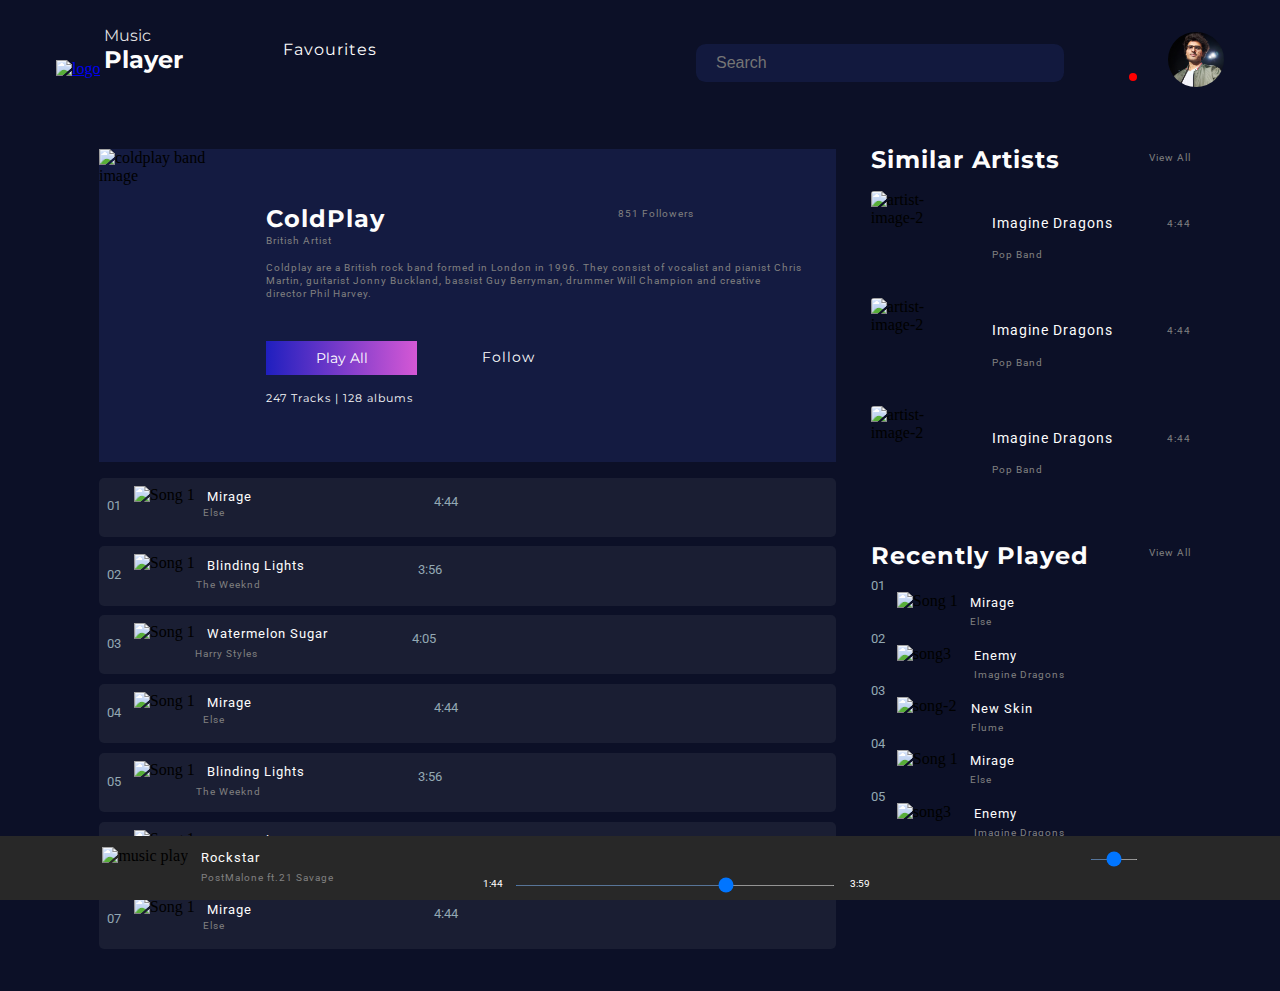
==== playlist.html @ 256a9e6e "Commit" ====
<!DOCTYPE html>
<html lang="en">

<head>
    <meta charset="UTF-8">
    <meta http-equiv="X-UA-Compatible" content="IE=edge">
    <meta name="viewport" content="width=device-width, initial-scale=1.0">
    <link rel="stylesheet" href="https://site-assets.fontawesome.com/releases/v6.1.1/css/all.css">
    <link rel="preconnect" href="https://fonts.googleapis.com">
    <link rel="preconnect" href="https://fonts.gstatic.com" crossorigin>
    <link href="https://fonts.googleapis.com/css2?family=Montserrat:wght@300&family=Roboto:wght@100&display=swap"
        rel="stylesheet">
    <link rel="stylesheet" href="app.css">
    <title>Music Player</title>
</head>

<body>
    <header id="container">
        <nav id="navbar">
            <div class="navbar-logo">
                <ul>
                    <li>
                        <a href="/index.html">
                            <img src="https://icons.iconarchive.com/icons/papirus-team/papirus-apps/512/multimedia-audio-player-icon.png"
                                alt="logo">
                        </a>
                    </li>
                    <li class="adjust-height">
                        <!-- <div class="span-height"> -->
                        <span>Music</span>
                        <span>Player</span>
                        <!-- </div> -->
                    </li>
                    <li class="adjust-height">
                        <p>Favourites</p>
                    </li>
                </ul>
            </div>
            <div class="navbar-info">
                <ul>
                    <li class="adjust-height search-bar">
                        <i class="fa-solid fa-magnifying-glass"></i>
                        <input type="text" placeholder="Search">
                        <i class="fa-solid fa-microphone"></i>
                    </li>
                    <li class="adjust-height">
                        <span class="bell-icon">
                            <i class="fa-solid fa-bell"></i>
                        </span>
                    </li>
                    <li>
                        <img src="/IMG20201207190334-01.jpeg" alt="profile-picture" class="header-img">
                    </li>
                </ul>
            </div>
        </nav>
    </header>
    <main>
        <section>
            <div id="artist-info">
                <img src="https://miro.medium.com/max/942/0*_YcTdWCkDbiz2-yC.png" alt="coldplay band image">
                <div id="artist-details">
                    <h2>ColdPlay</h2>
                    <p class="font-styles">British Artist</p>
                    <p class="font-styles more-left">851 Followers</p>
                    <p class="font-styles">
                        Coldplay are a British rock band formed in London in 1996. They consist of vocalist and pianist
                        Chris Martin, guitarist Jonny Buckland, bassist Guy Berryman, drummer Will Champion and creative
                        director Phil Harvey.
                    </p>
                    <button type="button" id="artist-btn" class="font-styles-2">Play All</button>
                    <p class="font-styles-2" id="follow-link-style"><a href="#">Follow</a></p>
                    <p class="font-styles-3">247 Tracks | 128 albums</p>
                </div>
            </div>
            </div>
        </section>
        <section id="music-list-section">
            <div class="music-list-items">
                <span class="song-number">01</span>
                <img src="https://is4-ssl.mzstatic.com/image/thumb/Music113/v4/89/b3/ae/89b3ae26-53c6-ecc7-cb2d-e8f6f1a14a47/3614596984001_cover.jpg/500x500bb.webp"
                    alt="Song 1" class="song-img">
                <p class="artist-song-style">Mirage</p>
                <p class="font-styles artist-name-style">Else</p>
                <span class="song-time">4:44</span>
                <span class="song-icons"><i class="fa-regular fa-heart"></i></span>
                <span class="song-icons icon-size"><i class="fa-regular fa-plus"></i></span>
            </div>
            <div class="music-list-items">
                <span class="song-number">02</span>
                <img src="https://static.stereogum.com/uploads/2019/11/weeknd-1575005503-1000x1000.jpg" alt="Song 1"
                    class="song-img">
                <p class="artist-song-style">Blinding Lights</p>
                <p class="font-styles artist-name-style-2">The Weeknd</p>
                <span class="song-time-2">3:56</span>
                <span class="song-icons-2"><i class="fa-regular fa-heart"></i></span>
                <span class="song-icons-2 icon-size"><i class="fa-regular fa-plus"></i></span>
            </div>
            <div class="music-list-items">
                <span class="song-number">03</span>
                <img src="https://i.scdn.co/image/ab67616d0000b2737cf2b9825bb43083d123ac22" alt="Song 1"
                    class="song-img">
                <p class="artist-song-style">Watermelon Sugar</p>
                <p class="font-styles artist-name-style-3">Harry Styles</p>
                <span class="song-time-3">4:05</span>
                <span class="song-icons-3"><i class="fa-regular fa-heart"></i></span>
                <span class="song-icons-3 icon-size"><i class="fa-regular fa-plus"></i></span>
            </div>
            <div class="music-list-items">
                <span class="song-number">04</span>
                <img src="https://is4-ssl.mzstatic.com/image/thumb/Music113/v4/89/b3/ae/89b3ae26-53c6-ecc7-cb2d-e8f6f1a14a47/3614596984001_cover.jpg/500x500bb.webp"
                    alt="Song 1" class="song-img">
                <p class="artist-song-style">Mirage</p>
                <p class="font-styles artist-name-style">Else</p>
                <span class="song-time">4:44</span>
                <span class="song-icons"><i class="fa-regular fa-heart"></i></span>
                <span class="song-icons icon-size"><i class="fa-regular fa-plus"></i></span>
            </div>
            <div class="music-list-items">
                <span class="song-number">05</span>
                <img src="https://static.stereogum.com/uploads/2019/11/weeknd-1575005503-1000x1000.jpg" alt="Song 1"
                    class="song-img">
                <p class="artist-song-style">Blinding Lights</p>
                <p class="font-styles artist-name-style-2">The Weeknd</p>
                <span class="song-time-2">3:56</span>
                <span class="song-icons-2"><i class="fa-regular fa-heart"></i></span>
                <span class="song-icons-2 icon-size-2"><i class="fa-regular fa-plus"></i></span>
            </div>
            <div class="music-list-items">
                <span class="song-number">06</span>
                <img src="https://i.scdn.co/image/ab67616d0000b2737cf2b9825bb43083d123ac22" alt="Song 1"
                    class="song-img">
                <p class="artist-song-style">Watermelon Sugar</p>
                <p class="font-styles artist-name-style-3">Harry Styles</p>
                <span class="song-time-3">4:05</span>
                <span class="song-icons-3"><i class="fa-regular fa-heart"></i></span>
                <span class="song-icons-3 icon-size-3"><i class="fa-regular fa-plus"></i></span>
            </div>
            <div class="music-list-items">
                <span class="song-number">07</span>
                <img src="https://is4-ssl.mzstatic.com/image/thumb/Music113/v4/89/b3/ae/89b3ae26-53c6-ecc7-cb2d-e8f6f1a14a47/3614596984001_cover.jpg/500x500bb.webp"
                    alt="Song 1" class="song-img">
                <p class="artist-song-style">Mirage</p>
                <p class="font-styles artist-name-style">Else</p>
                <span class="song-time">4:44</span>
                <span class="song-icons"><i class="fa-regular fa-heart"></i></span>
                <span class="song-icons icon-size"><i class="fa-regular fa-plus"></i></span>
            </div>
        </section>
    </main>
    <aside id="aside-container">
        <section>
            <div class="aside-heading">
                <h2>Similar Artists</h2>
                <p class="font-styles">View All</p>
            </div>
            <div class="aside-section-songs">
                <img src="https://lastfm.freetls.fastly.net/i/u/770x0/6aae281d82561c9056150ebf94fb61d2.jpg#6aae281d82561c9056150ebf94fb61d2"
                    alt="artist-image-2" class="aside-section-img">
                <div class="aside-section-artist-info">
                    <p class="aside-section-artist-name">Imagine Dragons</p>
                    <p class="font-styles">Pop Band</p>
                </div>
                <div class="aside-section-song-info">
                    <span><i class="fa-solid fa-ellipsis"></i></span>
                    <p class="font-styles">4:44</p>
                </div>
            </div>
            <div class="aside-section-songs">
                <img src="https://lastfm.freetls.fastly.net/i/u/770x0/6aae281d82561c9056150ebf94fb61d2.jpg#6aae281d82561c9056150ebf94fb61d2"
                    alt="artist-image-2" class="aside-section-img">
                <div class="aside-section-artist-info">
                    <p class="aside-section-artist-name">Imagine Dragons</p>
                    <p class="font-styles">Pop Band</p>
                </div>
                <div class="aside-section-song-info">
                    <span><i class="fa-solid fa-ellipsis"></i></span>
                    <p class="font-styles">4:44</p>
                </div>
            </div>
            <div class="aside-section-songs">
                <img src="https://lastfm.freetls.fastly.net/i/u/770x0/6aae281d82561c9056150ebf94fb61d2.jpg#6aae281d82561c9056150ebf94fb61d2"
                    alt="artist-image-2" class="aside-section-img">
                <div class="aside-section-artist-info">
                    <p class="aside-section-artist-name">Imagine Dragons</p>
                    <p class="font-styles">Pop Band</p>
                </div>
                <div class="aside-section-song-info">
                    <span><i class="fa-solid fa-ellipsis"></i></span>
                    <p class="font-styles">4:44</p>
                </div>
            </div>
        </section>
        <section id="aside-section-2">
            <div class="aside-heading">
                <h2>Recently Played</h2>
                <p class="font-styles">View All</p>
            </div>
            <div class="aside-section-2-songs">
                <div>
                    <span class="aside-song-number">01</span>
                    <img src="https://is4-ssl.mzstatic.com/image/thumb/Music113/v4/89/b3/ae/89b3ae26-53c6-ecc7-cb2d-e8f6f1a14a47/3614596984001_cover.jpg/500x500bb.webp"
                        alt="Song 1" class="song-img">
                </div>
                <div class="aside-song-info">
                    <p class="artist-song-style">Mirage</p>
                    <p class="font-styles">Else</p>
                </div>
                <span class="song-icons-4"><i class=" fa-regular fa-heart"></i></span>
            </div>
            <div class="aside-section-2-songs">
                <div>
                    <span class="aside-song-number">02</span>
                    <img src="https://i.iheart.com/v3/surl/aHR0cDovL2ltYWdlLmloZWFydC5jb20vYmVsbC1pbmdlc3Rpb24tcGlwZWxpbmUtcHJvZHVjdGlvbi11bWcvZnVsbC8wMDYwMjQ0NTA4MTk0M18yMDIxMTAyODExMDQwNTU2Mi8yMVVNMUlNMjk2MzRfVDFfY3ZyYXJ0LmpwZw==?ops=fit%28480%2C480%29&sn=eGtleWJhc2UyMDIxMTExMDqHNiPrxSO7jwjNXWobIDjvvjYqGKNoTC9c9Nd43pFk2w%3D%3D&surrogate=[base64]%3D%3D"
                        alt="song3" class="song-img">
                </div>
                <div class="aside-song-2-info">
                    <p class="artist-song-style">Enemy</p>
                    <p class="font-styles">Imagine Dragons</p>
                </div>
                <span class="song-icons-4"><i class="fa-regular fa-heart"></i></span>
            </div>
            <div class="aside-section-2-songs">
                <div>
                    <span class="aside-song-number">03</span>
                    <img src="https://i.redd.it/i7ptnbzx5h151.jpg" alt="song-2" class="song-img">
                </div>
                <div class="aside-song-3-info">
                    <p class="artist-song-style">New Skin</p>
                    <p class="font-styles">Flume</p>
                </div>
                <span class="song-icons-4"><i class="fa-regular fa-heart"></i></span>
            </div>
            <div class="aside-section-2-songs">
                <div>
                    <span class="aside-song-number">04</span>
                    <img src="https://is4-ssl.mzstatic.com/image/thumb/Music113/v4/89/b3/ae/89b3ae26-53c6-ecc7-cb2d-e8f6f1a14a47/3614596984001_cover.jpg/500x500bb.webp"
                        alt="Song 1" class="song-img">
                </div>
                <div class="aside-song-info">
                    <p class="artist-song-style">Mirage</p>
                    <p class="font-styles">Else</p>
                </div>
                <span class="song-icons-4"><i class=" fa-regular fa-heart"></i></span>
            </div>
            <div class="aside-section-2-songs">
                <div>
                    <span class="aside-song-number">05</span>
                    <img src="https://i.iheart.com/v3/surl/aHR0cDovL2ltYWdlLmloZWFydC5jb20vYmVsbC1pbmdlc3Rpb24tcGlwZWxpbmUtcHJvZHVjdGlvbi11bWcvZnVsbC8wMDYwMjQ0NTA4MTk0M18yMDIxMTAyODExMDQwNTU2Mi8yMVVNMUlNMjk2MzRfVDFfY3ZyYXJ0LmpwZw==?ops=fit%28480%2C480%29&sn=eGtleWJhc2UyMDIxMTExMDqHNiPrxSO7jwjNXWobIDjvvjYqGKNoTC9c9Nd43pFk2w%3D%3D&surrogate=[base64]%3D%3D"
                        alt="song3" class="song-img">
                </div>
                <div class="aside-song-2-info">
                    <p class="artist-song-style">Enemy</p>
                    <p class="font-styles">Imagine Dragons</p>
                </div>
                <span class="song-icons-4"><i class="fa-regular fa-heart"></i></span>
            </div>
        </section>
    </aside>

    <footer id="footer-section">
        <div class="footer-content">
            <img src="https://mir-s3-cdn-cf.behance.net/project_modules/max_1200/01517e63167427.5aa80c0609365.jpg"
                alt="music play" class="song-img">
            <div class="song-details">
                <p class="artist-song-style">Rockstar</p>
                <p class="font-styles">PostMalone ft.21 Savage</p>
            </div>
            <div class="footer-icons">
                <span><i class="fa-regular fa-heart"></i></span>
                <span><i class="fa-solid fa-ban"></i></span>
            </div>
            <div class="music-icons">
                <span><i class="fa-solid fa-shuffle"></i></span>
                <span><i class="fa-solid fa-backward-step"></i></span>
                <span><i class="fa-solid fa-circle-pause"></i></span>
                <span><i class="fa-solid fa-forward-step"></i></span>
                <span><i class="fa-solid fa-repeat"></i></span>
                <div class="music-player">
                    <input type="range" min="7" max="10" class="music-audio">
                </div>
                <div class="music-time">
                    <span>1:44</span>
                    <span>3:59</span>
                </div>
            </div>
            <div class="audio-controls">
                <span><i class="fa-solid fa-list-music"></i></i></span>
                <span><i class="fa-solid fa-display"></i></span>
                <span><i class="fa-solid fa-volume"></i></i></span>
                <input type="range" class="volume-control">
            </div>
            <span class="last-icon"><i class="fa-solid fa-up-right-and-down-left-from-center"></i></span>
        </div>
    </footer>
</body>

</html>
---- app.css ----
* {
  margin: 0;
  padding: 0;
  box-sizing: border-box;
}

:root {
  --var-primary-color: #fdfdfd;
  --var-seconday-color: #b1b3c0;
  --var-font-family: "Montserrat", sans-serif;
  --var-font-family-2: "Roboto", sans-serif;
  --var-letter-spacing: 1px;
}

body {
  background-color: #0c1027;
  /* margin: 0;
  padding: 0; */
  /* overflow-y: hidden; */
}

/*
=========
Global styles
========
*/
h1,
h2,
h3,
p {
  color: var(--var-primary-color);
  font-family: var(--var-font-family);
  letter-spacing: var(--var-letter-spacing);
  line-height: 1.2;
}

@media screen and (max-width: 800px) {}

/*Navbar*/

#navbar {
  display: flex;
  justify-content: space-between;
  margin: 2rem 3.5rem;
}

.navbar-logo ul li {
  list-style-type: none;
  display: inline-block;
}

.navbar-logo img {
  width: 3.5rem;
}

.navbar-info ul li {
  list-style-type: none;
  display: inline-block;
}

.navbar-info img {
  width: 3.5rem;
  border-radius: 50%;
}

li span {
  position: relative;
  top: 13px;
  margin-right: 6rem;
  color: var(--var-primary-color);
  font-family: var(--var-font-family);
}

li span:nth-child(1) {
  display: block;
  font-size: 1rem;
  color: rgb(223, 223, 223);
}

li span:nth-child(2) {
  font-size: 1.5rem;
  font-weight: bold;
}

.adjust-height {
  position: relative;
  top: -1.2rem;
}

.search-bar {
  border: 1px solid none;
  border-radius: 0.6rem;
  background-color: #12193e;
  padding: 10px 10px;
  width: 23rem;
}

.search-bar i:nth-child(1) {
  color: var(--var-primary-color);
}

.search-bar i:nth-child(3) {
  margin-left: 8.6rem;
  color: #90a5af;
}

input[type="text"] {
  background-color: #12193e;
  border: none;
}

input::placeholder {
  font-size: 1rem;
  padding-left: 10px;
}

.bell-icon {
  position: relative;
  left: 3rem;
  top: 3px;
}

.bell-icon i {
  font-size: 1.5rem;
}

.bell-icon::after {
  content: "";
  position: absolute;
  border-radius: 50%;
  left: 13px;
  top: 2px;
  width: 0.5rem;
  height: 0.5rem;
  background-color: red;
  z-index: 1;
}

/*
==============
Main Section
==============
*/
main {
  display: inline-block;
  width: 57.6%;
  margin-left: 2.5rem;
}

#artist-info {
  position: relative;
  left: 8%;
  top: 1rem;
  display: flex;
  background-color: #141b41;
}

#artist-info img {
  width: 18rem;
}

#artist-details {
  padding: 3.5rem 2rem;
}

.more-left {
  position: relative;
  left: 22rem;
  top: -2.5rem;
}

.font-styles {
  font-size: 0.8rem;
  font-weight: light;
  color: gray;
  line-height: 1.4;
  font-family: var(--var-font-family-2);
}

#artist-btn {
  margin-top: 2.5rem;
  background: linear-gradient(90deg, rgb(31, 31, 191), rgb(213, 88, 213));
  padding: 0.5rem 3.08rem;
  text-align: center;
  border: none;
  cursor: pointer;
}

.font-styles-2 {
  font-size: 0.9rem;
  font-family: var(--var-font-family);
  color: #ffffff;
}

#follow-link-style {
  position: relative;
  left: 13.5rem;
  top: -1.6rem;
}

#follow-link-style a {
  text-decoration: none;
  color: #ffffff;
}

.font-styles-3 {
  font-size: 0.7rem;
}

/*
=============
 Music List Section 
=============
*/

#music-list-section {
  position: relative;
  left: 8%;
  top: 2rem;
}

.music-list-items {
  background-color: #1a1e33;
  border-radius: 5px;
  margin-bottom: 0.6rem;
  display: flex;
  height: 3.7rem;
  padding: 1rem 0.5rem;
}

.song-number {
  color: #93a8b3;
  margin-right: 0.8rem;
  font-family: var(--var-font-family-2);
  font-size: 0.8rem;
  position: relative;
  top: 0.3rem;
}

.song-img {
  position: relative;
  height: 2.6rem;
  top: -0.5rem;
  margin-right: 0.8rem;
}

.artist-song-style {
  position: relative;
  top: -0.3rem;
  font-size: 0.9rem;
  font-family: var(--var-font-family-2);
}

.artist-name-style {
  position: relative;
  left: -3.1rem;
  top: 0.8rem;
}

.song-time {
  color: #93a8b3;
  font-family: var(--var-font-family-2);
  font-size: 0.8rem;
  position: relative;
  left: 10rem;
}

.song-icons {
  position: relative;
  left: 29rem;
  margin-left: 1.6rem;
  color: #93a8b3;
  font-size: 1.2rem;
}

.icon-size {
  position: relative;
  font-size: 1.3rem;
  top: -0.1rem;
}

.artist-name-style-2 {
  position: relative;
  top: 1rem;
  left: -6.85rem;
}

.song-time-2 {
  color: #93a8b3;
  font-family: var(--var-font-family-2);
  font-size: 0.8rem;
  position: relative;
  left: 3rem;
}

.song-icons-2 {
  position: relative;
  margin-left: 1.6rem;
  color: #93a8b3;
  font-size: 1.2rem;
  top: -0.1rem;
  left: 22rem;
}

.artist-name-style-3 {
  position: relative;
  top: 1rem;
  left: -8.35rem;
}

.song-time-3 {
  color: #93a8b3;
  font-family: var(--var-font-family-2);
  font-size: 0.8rem;
  position: relative;
  left: 1.3rem;
}

.song-icons-3 {
  position: relative;
  margin-left: 1.6rem;
  color: #93a8b3;
  font-size: 1.2rem;
  top: -0.1rem;
  left: 20.4rem;
}

/*
============
Aside Section
============
*/

#aside-container {
  display: inline-block;
  vertical-align: top;
  width: 25%;
  margin-left: 7%;
  margin-top: 0.8rem;
}

.aside-heading {
  display: flex;
  justify-content: space-between;
}

.aside-heading p {
  margin-top: 0.3rem;
  margin-bottom: 1rem;
}

.aside-section-songs {
  display: flex;
  justify-content: space-between;
  margin-top: 0.7rem;
}

.aside-section-img {
  width: 6rem;
  height: 6rem;
  border-radius: 3px;
}

.aside-section-artist-info {
  margin-top: 1.5rem;
  margin-bottom: 0.5rem;
  margin-left: -1.8rem;
}

.aside-section-artist-name {
  font-size: 0.9rem;
  font-family: var(--var-font-family-2);
  margin-bottom: 1rem;
}

.aside-section-song-info span {
  font-size: 1.4rem;
  margin-left: 0.5rem;
  color: #90a5af;
}

#aside-section-2 {
  margin-top: 2.5rem;
}

.aside-section-2-songs {
  display: flex;
  justify-content: space-between;
  margin-top: 1.5rem;
}

.aside-song-number {
  color: #93a8b3;
  margin-right: 0.5rem;
  font-family: var(--var-font-family-2);
  font-size: 0.8rem;
  position: relative;
  top: -1.5rem;
}

.aside-song-info {
  position: relative;
  left: -5.5rem;
}

.aside-song-2-info {
  position: relative;
  left: -3.6rem;
}

.aside-song-3-info {
  position: relative;
  left: -4.9rem;
}

.song-icons-4 {
  color: #93a8b3;
  font-size: 1.2rem;
}

/*
==============
Footer Section
==============
*/

#footer-section {
  background-color: #282828;
  position: sticky;
  bottom: 0;
  height: 4rem;
  overflow: hidden;
}

.footer-content {
  display: flex;
  position: relative;
  top: 1.2rem;
  /* left: 3rem; */
  margin-left: 6.4rem;
}

.footer-icons {
  margin-left: 1.2rem;
  margin-top: -2px;
}

.footer-icons span i {
  color: #90a5af;
  font-weight: light;
  margin-right: 5px;
}

.music-icons {
  color: white;
  font-size: 0.8rem;
  margin-left: 13rem;
  position: relative;
  top: -0.9rem;
}

.music-icons span {
  padding-right: 2rem;
}

.music-icons span:nth-child(3) {
  font-size: 1.7rem;
  position: relative;
  top: 0.45rem;
}

.music-audio {
  position: relative;
  left: -5rem;
  width: 23rem;
  top: 0.5rem;
  height: 3px;
}

.music-time span:nth-child(1) {
  position: relative;
  left: -7rem;
  top: -0.4rem;
  font-size: 0.75rem;
  font-family: var(--var-font-family-2);
}

.music-time span:nth-child(2) {
  position: relative;
  left: 15.5rem;
  top: -0.4rem;
  font-size: 0.8rem;
  font-family: var(--var-font-family-2);
}

.audio-controls {
  position: relative;
  left: 7rem;
  top: -0.1rem;
  font-size: 0.9rem;
}

.audio-controls span {
  padding-right: 0.8rem;
  color: white;
}

.volume-control {
  width: 5rem;
  height: 3px;
  position: relative;
  top: -0.25rem;
}

.last-icon {
  position: relative;
  left: 8rem;
  top: -0.1rem;
  color: white;
}


/*
==================
Responsive Footer
==================
*/

/*Footer Section*/
@media screen and (max-width:1308px) {
  .artist-song-style {
    font-size: 0.8rem;
  }

  .font-styles {
    font-size: 0.6rem;
  }

  .footer-icons span i {
    font-size: 0.8rem;
  }

  .music-icons {
    font-size: 0.7rem;
  }

  .music-icons span:nth-child(3) {
    font-size: 1.5rem;
    margin-top: -1rem;
  }

  .music-audio {
    position: relative;
    left: -3.5rem;
    width: 20rem;
    top: 0.5rem;
    height: 1px;
  }

  .music-time span:nth-child(1) {
    position: relative;
    left: -5.5rem;
    top: -0.2rem;
    font-size: 0.6rem;
  }

  .music-time span:nth-child(2) {
    position: relative;
    left: 14rem;
    top: -0.2rem;
    font-size: 0.6rem;
  }

  .audio-controls {
    position: relative;
    left: 10rem;
    font-size: 0.7rem;
  }

  .volume-control {
    width: 3rem;
    height: 1px;
  }

  .last-icon {
    position: relative;
    left: 11rem;
    font-size: 0.7rem;
  }
}

@media screen and (max-width:1220px) {

  .audio-controls {
    position: relative;
    left: 8rem;
  }

  .last-icon {
    position: relative;
    left: 9rem;
  }
}

@media screen and (max-width:1185px) {
  .music-icons {
    position: relative;
    left: -1rem;
  }

  .audio-controls {
    position: relative;
    left: 5rem;
  }

  .last-icon {
    position: relative;
    left: 6rem;
  }
}

@media screen and (max-width:1135px) {
  .song-img {
    position: relative;
    left: -2rem;
  }

  .song-details {
    position: relative;
    left: -2rem;
  }

  .footer-icons {
    position: relative;
    left: -2rem;
  }

  .music-icons {
    position: relative;
    left: -5rem;
  }

  .audio-controls {
    position: relative;
    left: 2rem;
  }

  .last-icon {
    position: relative;
    left: 3rem;
  }
}

@media screen and (max-width:1085px) {
  .song-img {
    position: relative;
    left: -5rem;
  }

  .song-details {
    position: relative;
    left: -5rem;
  }

  .footer-icons {
    position: relative;
    left: -6rem;
  }

  .music-icons {
    position: relative;
    left: -7rem;
  }

  .audio-controls {
    position: relative;
    left: -0.9rem;
  }

  .last-icon {
    position: relative;
    left: 0.1rem;
  }
}

@media screen and (max-width:1040px) {
  .music-icons {
    position: relative;
    left: -10rem;
  }

  .music-audio {
    position: relative;
    left: -2.5rem;
    width: 18rem;
    top: 0.5rem;
    height: 3px;
  }

  .music-time span:nth-child(1) {
    position: relative;
    left: -4rem;
    top: -0.2rem;
    font-size: 0.6rem;
  }

  .music-time span:nth-child(2) {
    position: relative;
    left: 12.5rem;
    top: -0.2rem;
    font-size: 0.6rem;
  }

  .volume-control {
    position: relative;
    left: -0.5rem;
    width: 2rem;
  }

  .audio-controls {
    position: relative;
    left: -2rem;
  }

  .last-icon {
    position: relative;
    left: -2rem;
  }
}

@media screen and (max-width:984px) {
  .audio-controls {
    position: relative;
    left: -5rem;
  }

  .volume-control {
    position: relative;
    left: -0.5rem;
    width: 1rem;
  }

  .volume-control {
    position: relative;
    top: -1rem;
    left: 5rem;
    width: 2rem;
  }

  .last-icon {
    position: relative;
    left: -4rem;
  }
}

@media screen and (max-width:968px) {
  .footer-icons {
    position: relative;
    top: 0.2rem;
    left: -5rem;
    font-size: 0.3rem;
  }

  .last-icon {
    position: relative;
    left: -4rem;
  }
}

@media screen and (max-width:920px) {
  .song-details {
    position: relative;
    top: -0.4rem;
  }

  .footer-icons {
    position: relative;
    top: -0.3rem;
    left: -6rem;
  }

  .footer-icons span i {
    font-size: 0.5rem;
  }

  .last-icon {
    position: relative;
    left: -3rem;
  }

  .music-icons {
    position: relative;
    left: -12rem;
  }

  .audio-controls {
    position: relative;
    left: -5rem;
  }

  .volume-control {
    width: 2rem;
  }
}

@media screen and (max-width:890px) {
  .audio-controls span:nth-child(3) {
    position: relative;
    top: -0.75rem;
    left: 3.5rem;
  }

  .volume-control {
    position: relative;
    left: 3rem;
  }

  .last-icon {
    position: relative;
    left: -2.5rem;
  }
}

@media screen and (max-width:860px) {
  .audio-controls {
    position: relative;
    left: -8rem;
  }

  .last-icon {
    position: relative;
    left: -4rem;
  }
}

@media screen and (max-width:840px) {
  .volume-control {
    position: relative;
    top: -1.7rem;
    left: 5rem;
  }

  .last-icon {
    position: relative;
    left: -4rem;
  }
}

@media screen and (max-width:826px) {
  .audio-controls {
    position: relative;
    left: -10rem;
  }

  .audio-controls span:nth-child(2) {
    position: relative;
    top: -0.7rem;
    left: 1.3rem;
  }

  .audio-controls span:nth-child(3) {
    position: relative;
    top: -1.5rem;
    left: 3rem;
  }

  .volume-control {
    position: relative;
    top: -2.5rem;
  }
}

@media screen and (max-width:750px) {
  #aside-container {
    opacity: 0;
    visibility: hidden;
  }

  #playlist-section {
    display: flex;
  }

  .song-playlist img {
    display: inline-block;
  }

  .song-playlist img:nth-child(1) {
    width: 12rem;
  }

  .song-playlist img:nth-child(2) {
    width: 12rem;
  }

  .song-playlist img:nth-child(3) {
    width: 12rem;
  }

  .music-player-sections {
    flex-wrap: nowrap;
    width: 100%;
  }

  .song-img {
    opacity: 0;
    visibility: hidden;
  }

  .song-details {
    opacity: 0;
    visibility: hidden;
  }

  .footer-icons {
    opacity: 0;
    visibility: hidden;
  }

  .audio-controls {
    opacity: 0;
    visibility: hidden;
  }

  .last-icon {
    opacity: 0;
    visibility: hidden;
  }
}

@media screen and (max-width:620px) {
  body {
    overflow-x: hidden;
  }

  .music-icons {
    position: relative;
    left: -15rem;
  }
}

@media screen and (max-width:612px) {
  .responsive-width-height {
    margin-top: 10rem;
  }
}

@media screen and (max-width:520px) {
  .music-icons {
    position: relative;
    left: -19rem;
  }
}

/*
==================
Responsive Navbar
==================
*/

@media screen and (max-width:1003px) {
  .search-bar {
    margin-top: 2rem;
    width: 15rem;
    height: 2.5rem;
  }

  .search-bar i:nth-child(3) {
    position: relative;
    top: -1rem;
    margin-left: 13rem;
  }

  .bell-icon {
    position: relative;
    top: -0.7rem;
  }

  .header-img {
    position: relative;
    top: -0.7rem;
  }
}


@media screen and (max-width:874px) {
  .adjust-height p {
    opacity: 0;
    visibility: hidden;
  }

  .search-bar {
    position: relative;
    left: -4rem;
  }

  .bell-icon {
    position: relative;
    top: -0.7rem;
    left: -1.8rem;
  }

  .header-img {
    position: relative;
    top: -4.5rem;
    left: 22rem;
  }
}

@media screen and (max-width:768px) {
  .bell-icon {
    position: relative;
    top: -4.5rem;
    left: 15rem;
  }

  .header-img {
    position: relative;
    top: -4.5rem;
    left: 12rem;
  }
}

@media screen and (max-width:690px) {
  .bell-icon {
    opacity: 0;
    visibility: hidden;
  }

  .header-img {
    position: relative;
    top: -4.5rem;
    left: 10rem;
  }
}

@media screen and (max-width:640px) {
  .header-img {
    position: relative;
    top: -4.5rem;
    left: 8rem;
  }
}

@media screen and (max-width:580px) {
  .search-bar {
    opacity: 0;
    visibility: hidden;
  }

  .header-img {
    position: relative;
    top: -4.5rem;
    left: 5rem;
  }
}
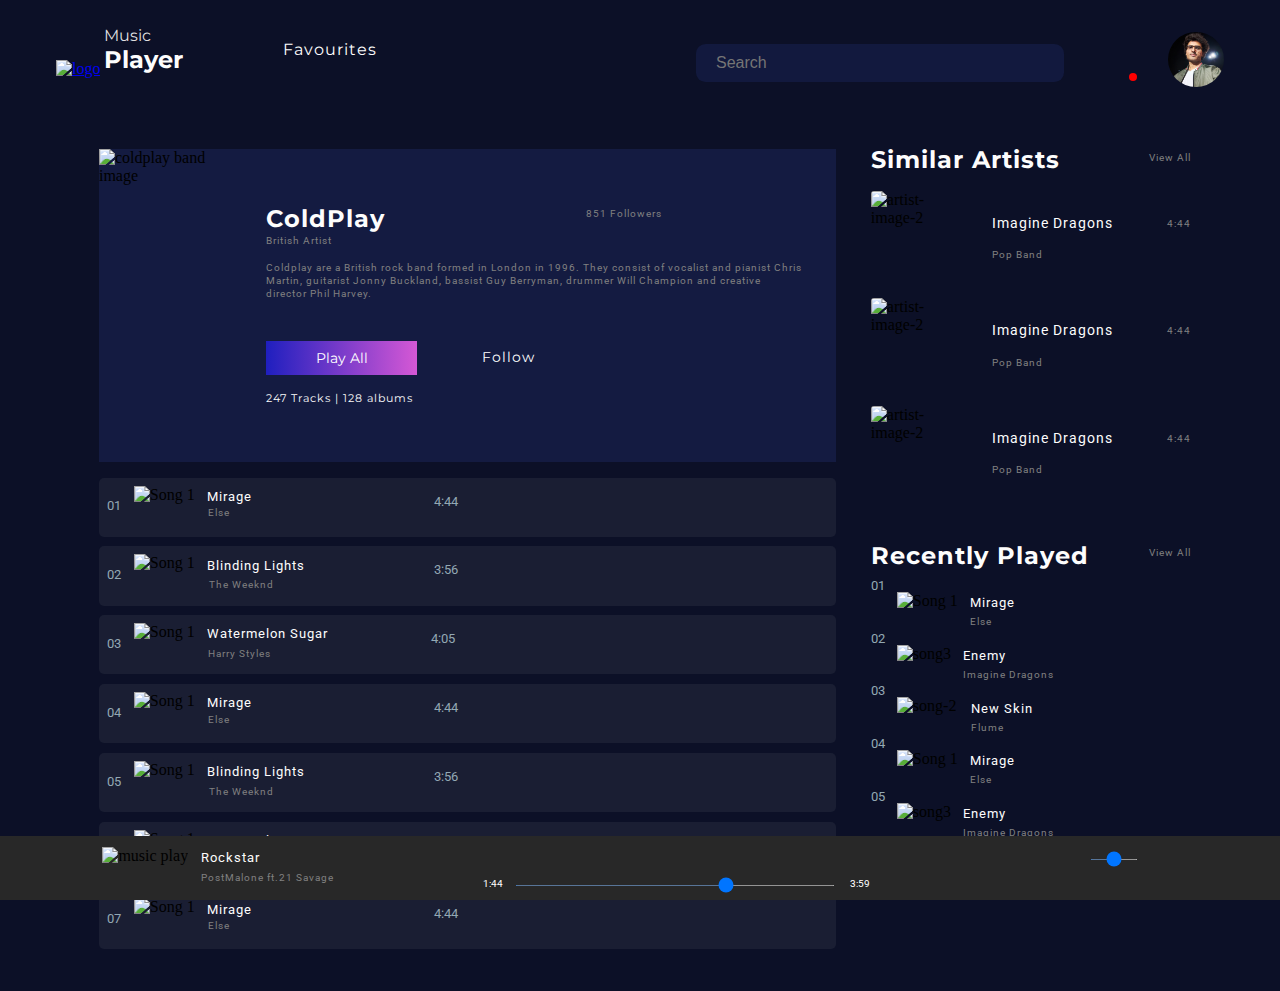
==== commit e81f955f: "Commit" ====
--- a/playlist.html
+++ b/playlist.html
@@ -171,7 +171,7 @@
                     alt="artist-image-2" class="aside-section-img">
                 <div class="aside-section-artist-info">
                     <p class="aside-section-artist-name">Imagine Dragons</p>
-                    <p class="font-styles">Pop Band</p>
+                    <p class="font-styles new-res-style-3">Pop Band</p>
                 </div>
                 <div class="aside-section-song-info">
                     <span><i class="fa-solid fa-ellipsis"></i></span>
@@ -203,8 +203,8 @@
                         alt="Song 1" class="song-img">
                 </div>
                 <div class="aside-song-info">
-                    <p class="artist-song-style">Mirage</p>
-                    <p class="font-styles">Else</p>
+                    <p class="artist-song-style new-res-style">Mirage</p>
+                    <p class="font-styles new-res-style-2">Else</p>
                 </div>
                 <span class="song-icons-4"><i class=" fa-regular fa-heart"></i></span>
             </div>
@@ -215,8 +215,8 @@
                         alt="song3" class="song-img">
                 </div>
                 <div class="aside-song-2-info">
-                    <p class="artist-song-style">Enemy</p>
-                    <p class="font-styles">Imagine Dragons</p>
+                    <p class="artist-song-style new-res-style">Enemy</p>
+                    <p class="font-styles new-res-style-2">Imagine Dragons</p>
                 </div>
                 <span class="song-icons-4"><i class="fa-regular fa-heart"></i></span>
             </div>
@@ -226,8 +226,8 @@
                     <img src="https://i.redd.it/i7ptnbzx5h151.jpg" alt="song-2" class="song-img">
                 </div>
                 <div class="aside-song-3-info">
-                    <p class="artist-song-style">New Skin</p>
-                    <p class="font-styles">Flume</p>
+                    <p class="artist-song-style new-res-style">New Skin</p>
+                    <p class="font-styles new-res-style-2">Flume</p>
                 </div>
                 <span class="song-icons-4"><i class="fa-regular fa-heart"></i></span>
             </div>
@@ -238,8 +238,8 @@
                         alt="Song 1" class="song-img">
                 </div>
                 <div class="aside-song-info">
-                    <p class="artist-song-style">Mirage</p>
-                    <p class="font-styles">Else</p>
+                    <p class="artist-song-style new-res-style">Mirage</p>
+                    <p class="font-styles new-res-style-2">Else</p>
                 </div>
                 <span class="song-icons-4"><i class=" fa-regular fa-heart"></i></span>
             </div>
@@ -250,8 +250,8 @@
                         alt="song3" class="song-img">
                 </div>
                 <div class="aside-song-2-info">
-                    <p class="artist-song-style">Enemy</p>
-                    <p class="font-styles">Imagine Dragons</p>
+                    <p class="artist-song-style new-res-style">Enemy</p>
+                    <p class="font-styles new-res-style-2">Imagine Dragons</p>
                 </div>
                 <span class="song-icons-4"><i class="fa-regular fa-heart"></i></span>
             </div>
--- a/app.css
+++ b/app.css
@@ -519,6 +519,334 @@
   color: white;
 }
 
+/*Responsive */
+
+@media screen and (max-width:1345px) {
+  .more-left {
+    position: relative;
+    left: 20rem;
+  }
+}
+
+@media screen and (max-width:1310px) {
+  .song-icons {
+    position: relative;
+    left: 28rem;
+  }
+
+  .song-icons-2 {
+    position: relative;
+    left: 21rem;
+  }
+
+  .song-icons-3 {
+    position: relative;
+    left: 19.5rem;
+  }
+}
+
+@media screen and (max-width:1308px) {
+  .song-icons-2 {
+    position: relative;
+    left: 22rem;
+  }
+
+  .song-icons-3 {
+    position: relative;
+    left: 20.5rem;
+  }
+
+  .song-time-2 {
+    position: relative;
+    left: 4rem;
+  }
+
+  .song-time-3 {
+    position: relative;
+    left: 2.5rem;
+  }
+
+  .artist-name-style {
+    position: relative;
+    left: -2.8rem;
+  }
+
+  .artist-name-style-2 {
+    position: relative;
+    left: -6rem;
+  }
+
+  .artist-name-style-3 {
+    position: relative;
+    left: -7.5rem;
+  }
+
+  .aside-song-2-info {
+    position: relative;
+    left: -4.3rem;
+  }
+}
+
+@media screen and (max-width:1270px) {
+  .more-left {
+    position: relative;
+    left: 18rem;
+  }
+
+  .song-icons {
+    position: relative;
+    left: 27rem;
+  }
+
+  .song-icons-2 {
+    position: relative;
+    left: 21rem;
+  }
+
+  .song-icons-3 {
+    position: relative;
+    left: 19.5rem;
+  }
+}
+
+@media screen and (max-width:1240px) {
+  .song-icons {
+    position: relative;
+    left: 25rem;
+  }
+
+  .song-icons-2 {
+    position: relative;
+    left: 19rem;
+  }
+
+  .song-icons-3 {
+    position: relative;
+    left: 17.5rem;
+  }
+}
+
+@media screen and (max-width:1240px) {
+  .aside-song-info {
+    position: relative;
+    left: -4.9rem;
+  }
+
+  .aside-song-2-info {
+    position: relative;
+    left: -3.5rem;
+  }
+
+  .aside-song-3-info {
+    position: relative;
+    left: -4.3rem;
+  }
+}
+
+@media screen and (max-width:1200px) {
+  .more-left {
+    position: relative;
+    left: 16rem;
+  }
+}
+
+@media screen and (max-width:1180px) {
+  .song-icons {
+    position: relative;
+    left: 23rem;
+  }
+
+  .song-icons-2 {
+    position: relative;
+    left: 17rem;
+  }
+
+  .song-icons-3 {
+    position: relative;
+    left: 15.5rem;
+  }
+}
+
+@media screen and (max-width:1140px) {
+  .more-left {
+    position: relative;
+    left: 14rem;
+  }
+
+  .aside-song-info {
+    position: relative;
+    left: -3.9rem;
+  }
+
+  .aside-song-2-info {
+    position: relative;
+    left: -2.5rem;
+  }
+
+  .aside-song-3-info {
+    position: relative;
+    left: -3.3rem;
+  }
+
+  .aside-section-artist-info {
+    position: relative;
+    left: 0.1rem;
+  }
+
+  .aside-section-artist-name {
+    font-size: 0.8rem;
+  }
+}
+
+@media screen and (max-width:1135px) {
+
+  /* .song-number{
+    position: relative;
+    left: 1rem;
+  } */
+  .song-img {
+    /* position: relative; */
+    margin-left: 2rem;
+  }
+
+  .artist-song-style {
+    position: relative;
+    left: -2rem;
+  }
+
+  .artist-name-style {
+    position: relative;
+    left: -4.8rem;
+  }
+
+  .artist-name-style-2 {
+    position: relative;
+    left: -8rem;
+  }
+
+  .artist-name-style-3 {
+    position: relative;
+    left: -9.5rem;
+  }
+
+  .song-icons {
+    position: relative;
+    left: 20rem;
+  }
+
+  .song-icons-2 {
+    position: relative;
+    left: 14rem;
+  }
+
+  .song-icons-3 {
+    position: relative;
+    left: 12.5rem;
+  }
+
+  .new-res-style {
+    position: relative;
+    left: -1rem;
+  }
+
+  .new-res-style-2 {
+    position: relative;
+    left: -1rem;
+  }
+}
+
+@media screen and (max-width:1135px) {
+  .song-icons {
+    position: relative;
+    left: 18rem;
+  }
+
+  .song-icons-2 {
+    position: relative;
+    left: 12rem;
+  }
+
+  .song-icons-3 {
+    position: relative;
+    left: 10.5rem;
+  }
+}
+
+@media screen and (max-width:1085px) {
+  .song-img {
+    margin-left: 4.5rem;
+  }
+
+  .artist-song-style {
+    position: relative;
+    left: -5rem;
+  }
+
+  .artist-name-style {
+    position: relative;
+    left: -7.8rem;
+  }
+
+  .artist-name-style-2 {
+    position: relative;
+    left: -11.2rem;
+  }
+
+  .artist-name-style-3 {
+    position: relative;
+    left: -12.5rem;
+  }
+
+  .song-icons {
+    position: relative;
+    left: 15rem;
+  }
+
+  .song-icons-2 {
+    position: relative;
+    left: 9rem;
+  }
+
+  .song-icons-3 {
+    position: relative;
+    left: 7.5rem;
+  }
+
+  .song-number {
+    position: relative;
+    left: -0.1rem;
+  }
+
+  .new-res-style {
+    position: relative;
+    left: -2.5rem;
+  }
+
+  .new-res-style-2 {
+    position: relative;
+    left: -2.4rem;
+  }
+
+  .aside-section-artist-name {
+    font-size: 0.7rem;
+  }
+
+  .more-left {
+    position: relative;
+    left: 12rem;
+  }
+
+  .aside-heading h2 {
+    font-size: 1rem;
+  }
+}
+
+@media screen and (max-width:1055px) {
+  #aside-section-2 {
+    opacity: 0;
+    visibility: hidden;
+  }
+}
 
 /*
 ==================
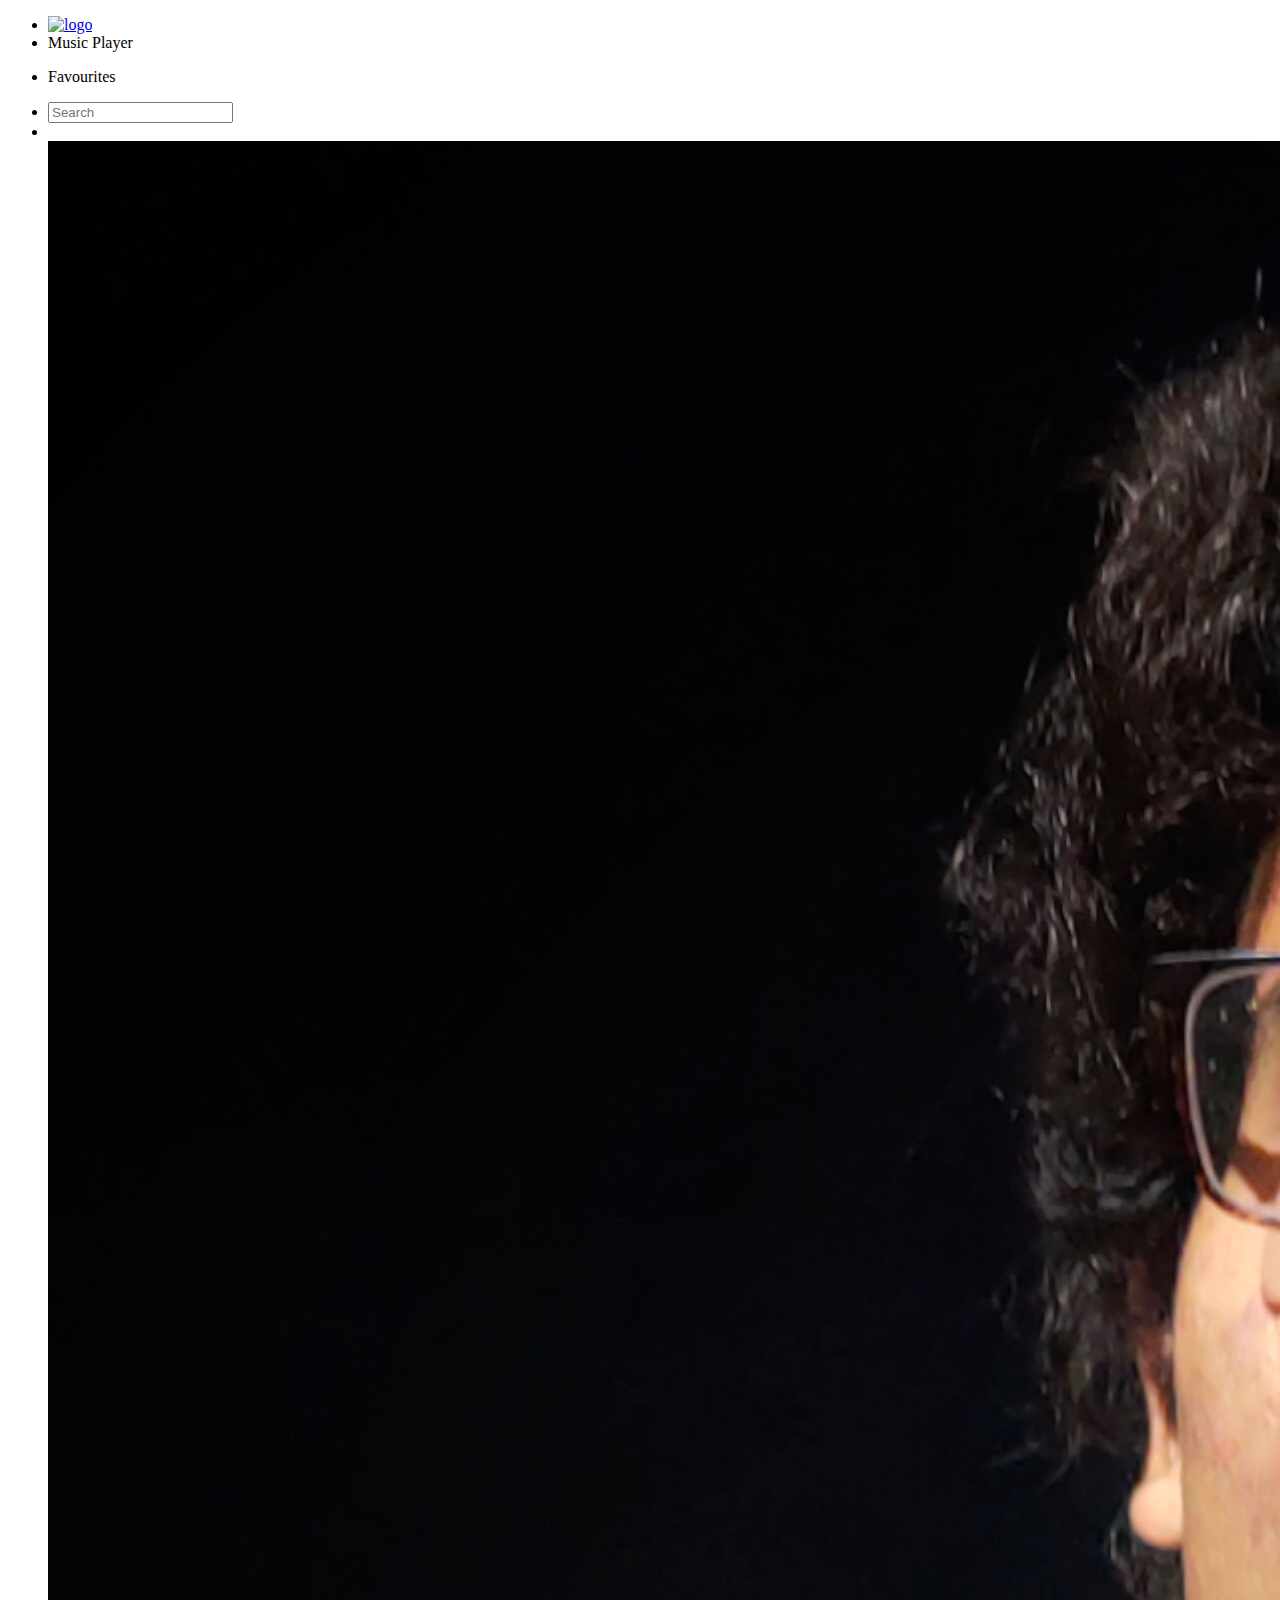
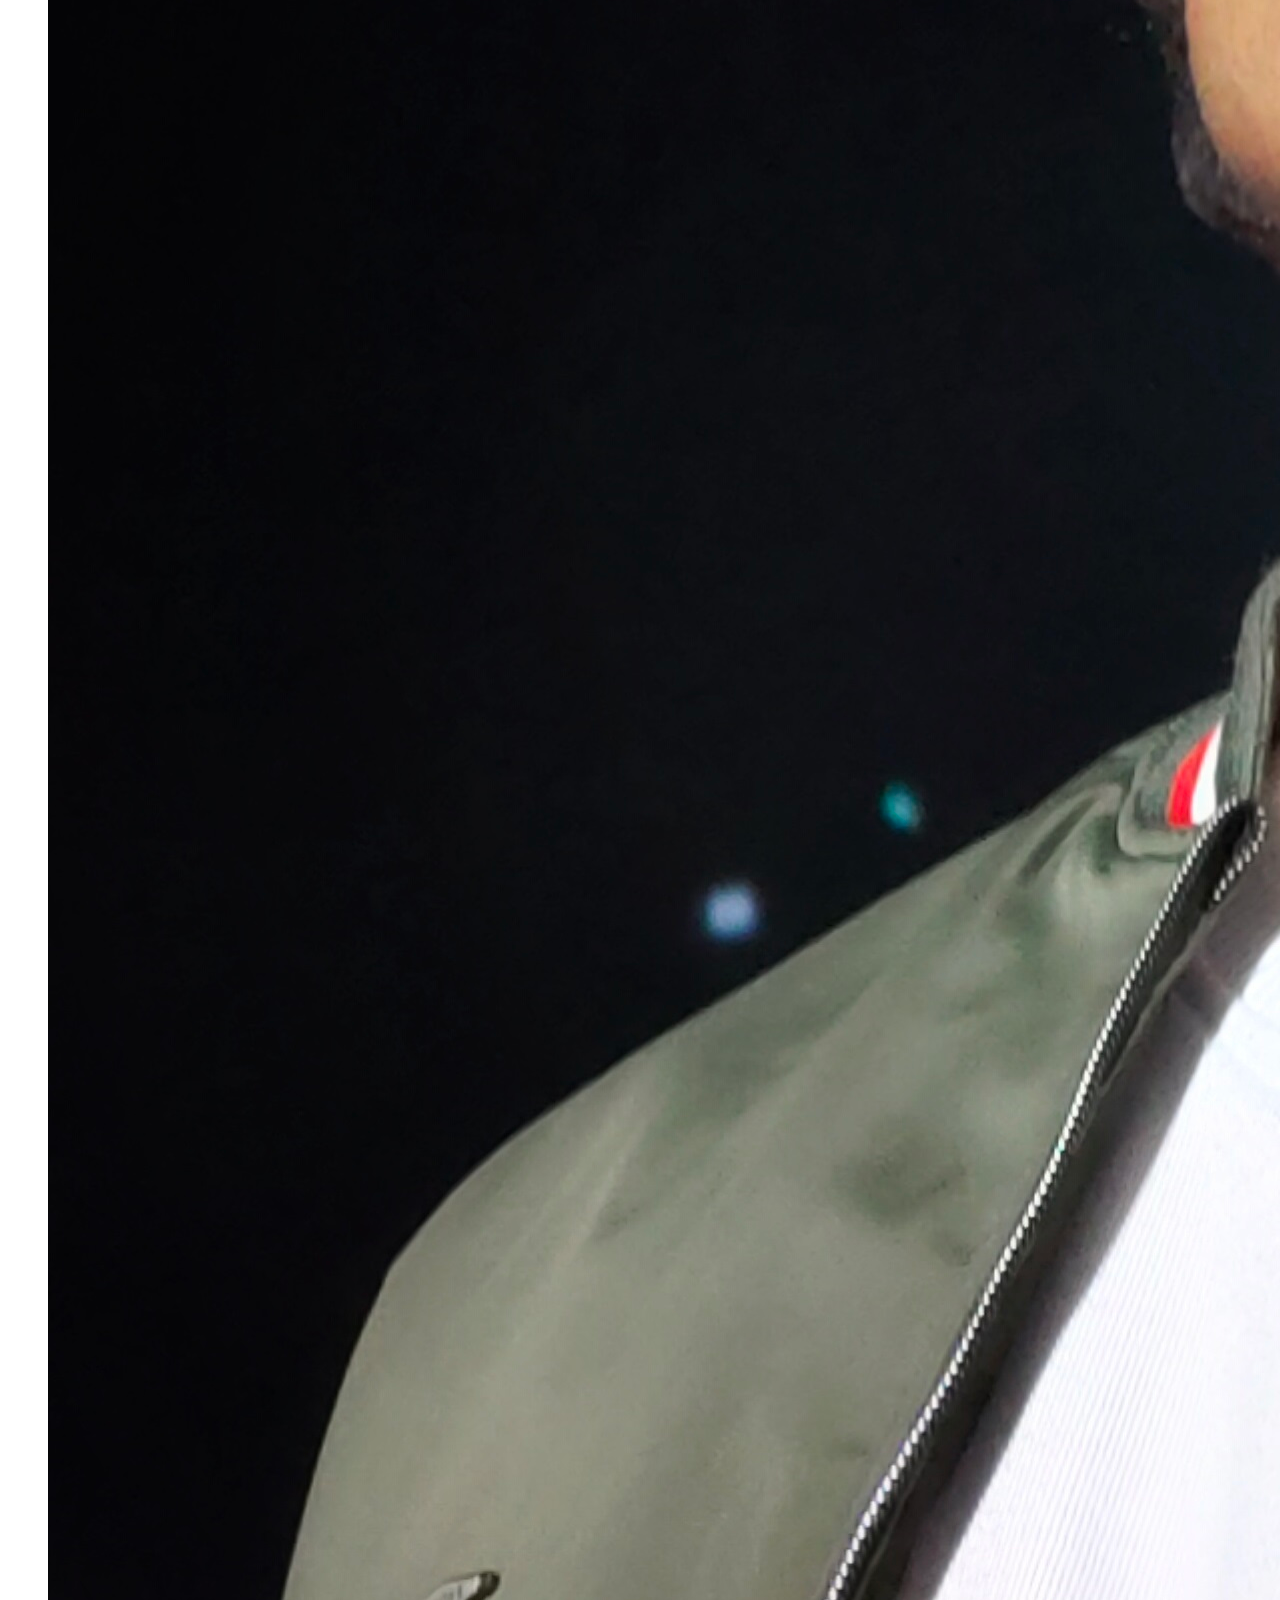
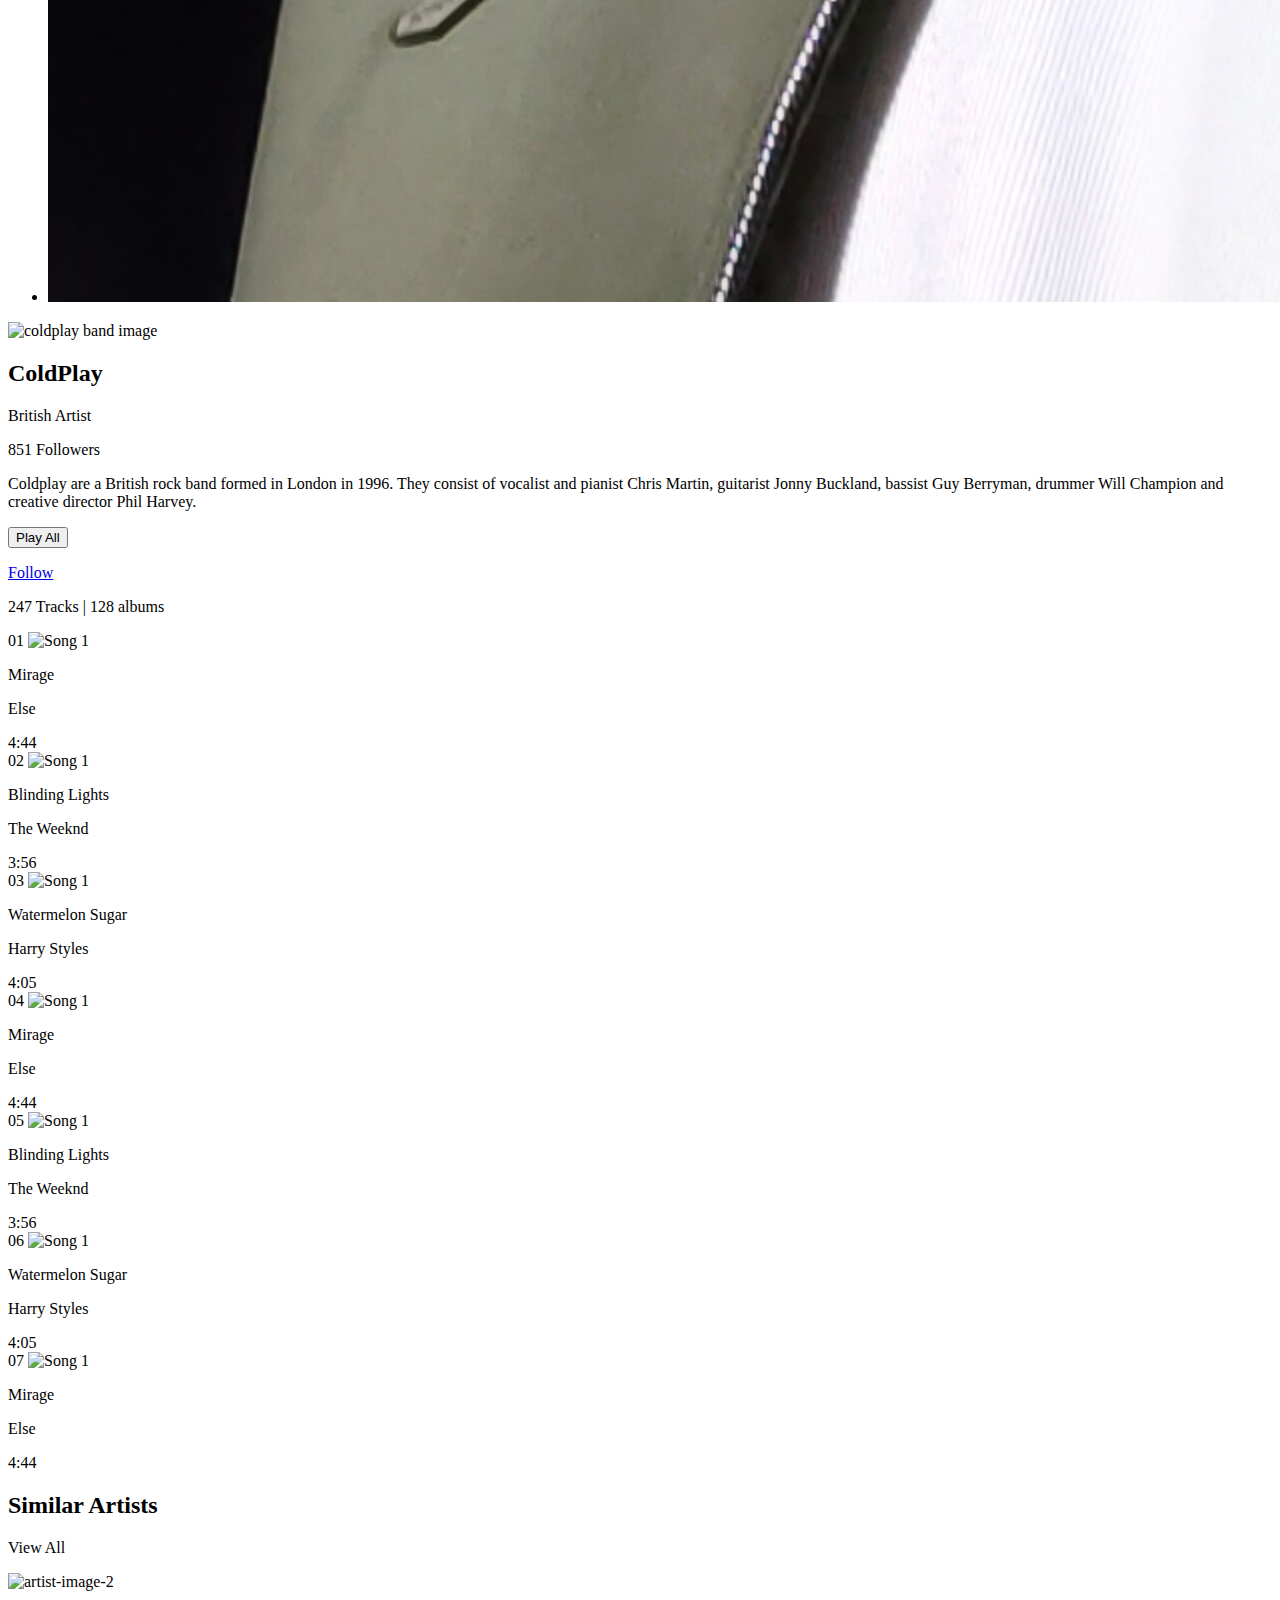
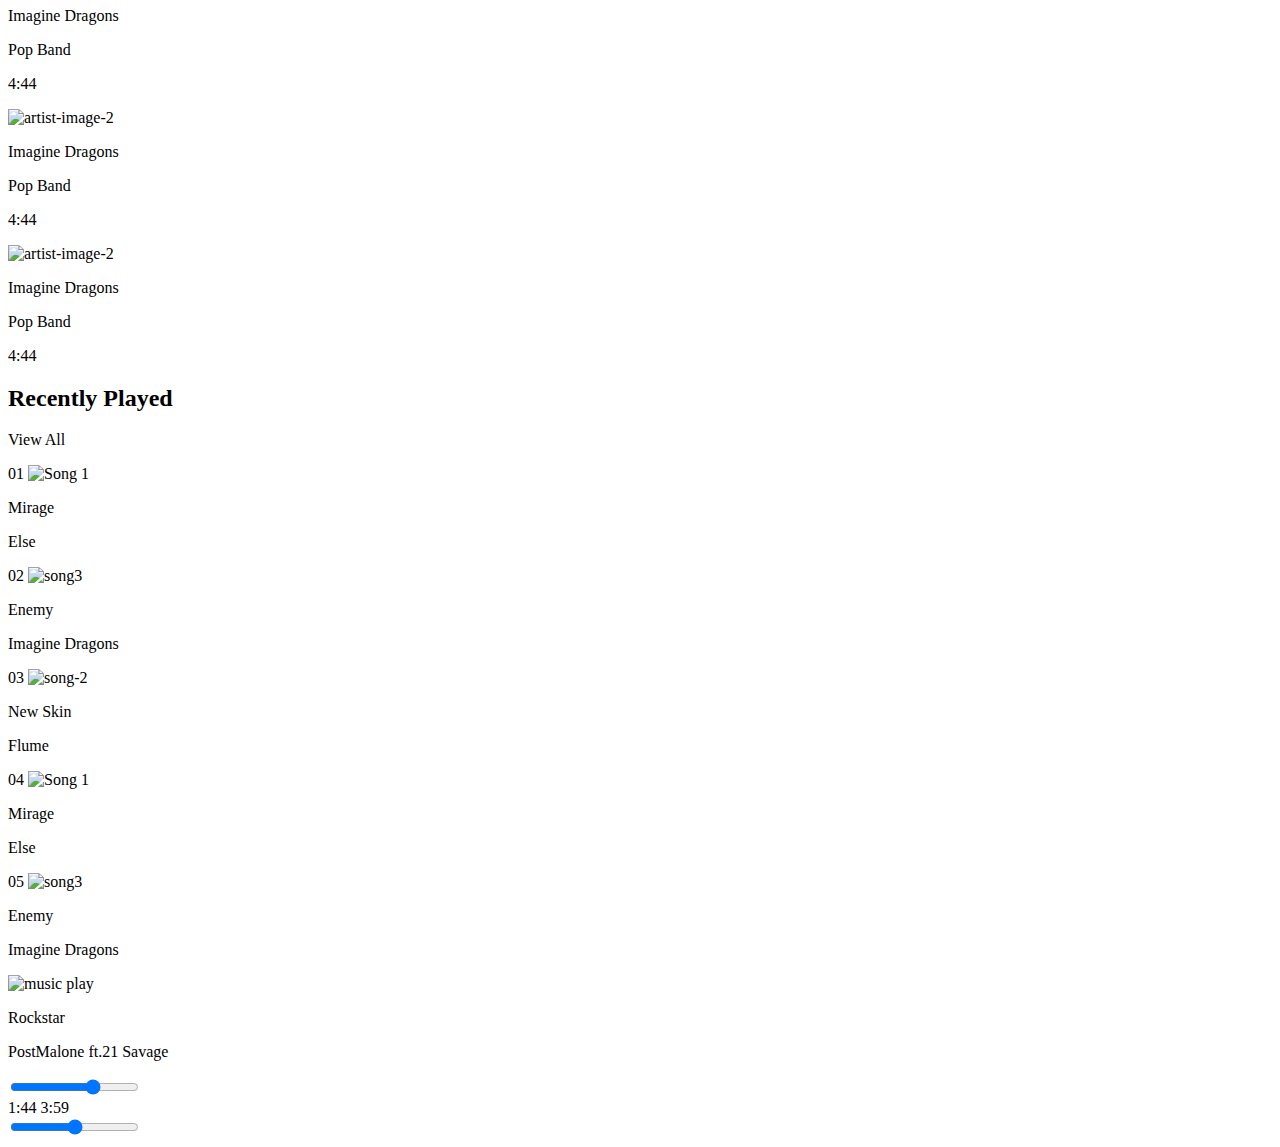
==== commit b0a6b9ea: "Commit" ====
--- a/playlist.html
+++ b/playlist.html
@@ -10,7 +10,7 @@
     <link rel="preconnect" href="https://fonts.gstatic.com" crossorigin>
     <link href="https://fonts.googleapis.com/css2?family=Montserrat:wght@300&family=Roboto:wght@100&display=swap"
         rel="stylesheet">
-    <link rel="stylesheet" href="app.css">
+    <link rel="stylesheet" href="/Music Player Project/app.css">
     <title>Music Player</title>
 </head>
 
@@ -20,7 +20,7 @@
             <div class="navbar-logo">
                 <ul>
                     <li>
-                        <a href="/index.html">
+                        <a href="/Music Player Project/index.html">
                             <img src="https://icons.iconarchive.com/icons/papirus-team/papirus-apps/512/multimedia-audio-player-icon.png"
                                 alt="logo">
                         </a>
@@ -63,13 +63,13 @@
                     <h2>ColdPlay</h2>
                     <p class="font-styles">British Artist</p>
                     <p class="font-styles more-left">851 Followers</p>
-                    <p class="font-styles">
+                    <p class="font-styles new-res-style-4">
                         Coldplay are a British rock band formed in London in 1996. They consist of vocalist and pianist
                         Chris Martin, guitarist Jonny Buckland, bassist Guy Berryman, drummer Will Champion and creative
                         director Phil Harvey.
                     </p>
                     <button type="button" id="artist-btn" class="font-styles-2">Play All</button>
-                    <p class="font-styles-2" id="follow-link-style"><a href="#">Follow</a></p>
+                    <p class="font-styles-2 new-res-style-5" id="follow-link-style"><a href="#">Follow</a></p>
                     <p class="font-styles-3">247 Tracks | 128 albums</p>
                 </div>
             </div>
@@ -261,10 +261,10 @@
     <footer id="footer-section">
         <div class="footer-content">
             <img src="https://mir-s3-cdn-cf.behance.net/project_modules/max_1200/01517e63167427.5aa80c0609365.jpg"
-                alt="music play" class="song-img">
+                alt="music play" class="song-img new-res-style-7">
             <div class="song-details">
                 <p class="artist-song-style">Rockstar</p>
-                <p class="font-styles">PostMalone ft.21 Savage</p>
+                <p class="font-styles new-res-style-6">PostMalone ft.21 Savage</p>
             </div>
             <div class="footer-icons">
                 <span><i class="fa-regular fa-heart"></i></span>
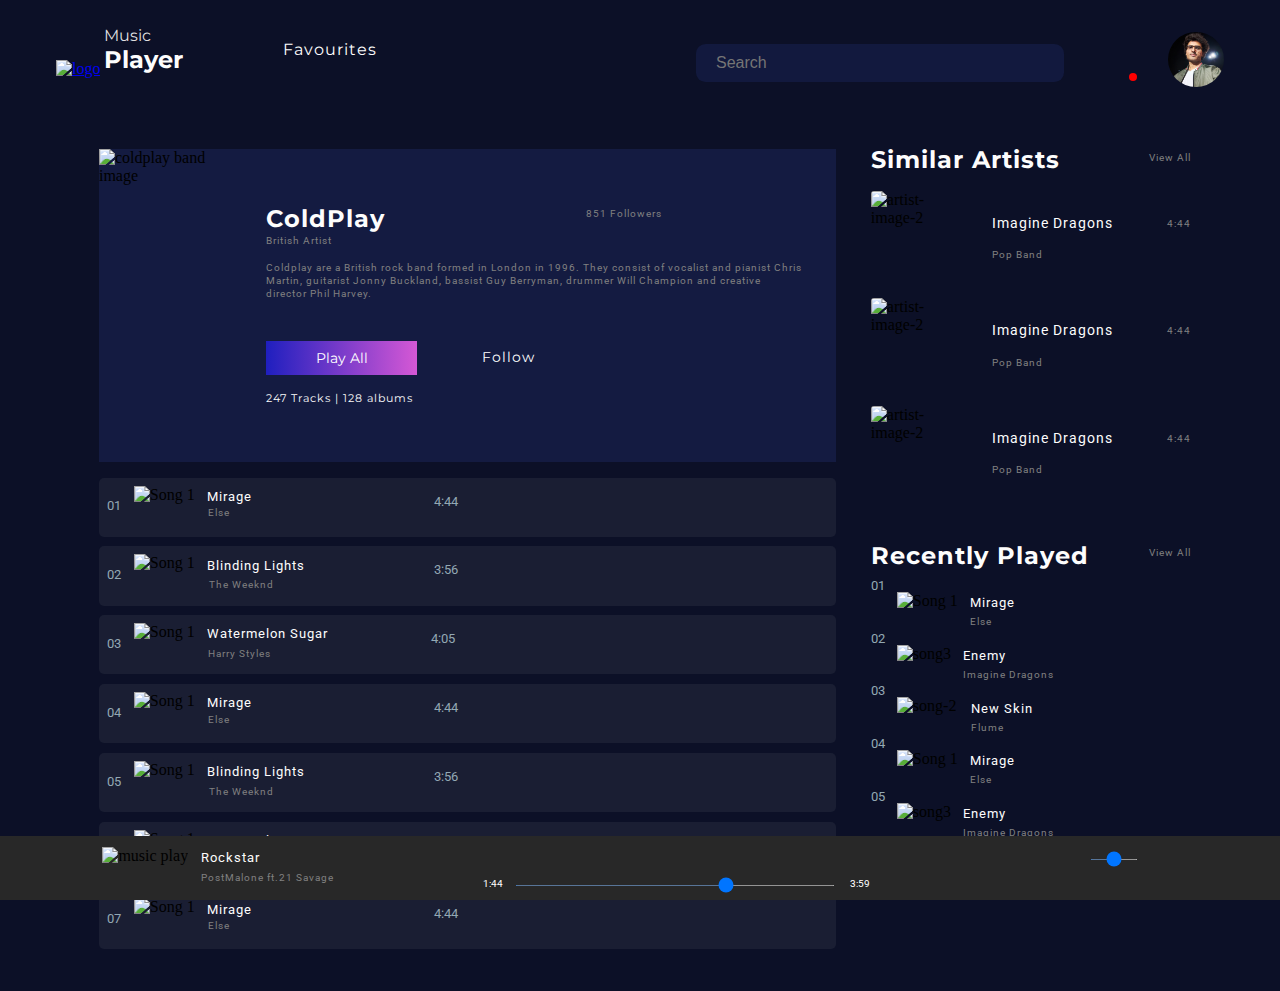
==== commit c679cf18: "Commit" ====
--- a/playlist.html
+++ b/playlist.html
@@ -10,7 +10,7 @@
     <link rel="preconnect" href="https://fonts.gstatic.com" crossorigin>
     <link href="https://fonts.googleapis.com/css2?family=Montserrat:wght@300&family=Roboto:wght@100&display=swap"
         rel="stylesheet">
-    <link rel="stylesheet" href="/Music Player Project/app.css">
+    <link rel="stylesheet" href="/app.css">
     <title>Music Player</title>
 </head>
 
@@ -20,7 +20,7 @@
             <div class="navbar-logo">
                 <ul>
                     <li>
-                        <a href="/Music Player Project/index.html">
+                        <a href="/index.html">
                             <img src="https://icons.iconarchive.com/icons/papirus-team/papirus-apps/512/multimedia-audio-player-icon.png"
                                 alt="logo">
                         </a>
--- a/app.css
+++ b/app.css
@@ -0,0 +1,1667 @@
+* {
+  margin: 0;
+  padding: 0;
+  box-sizing: border-box;
+}
+
+:root {
+  --var-primary-color: #fdfdfd;
+  --var-seconday-color: #b1b3c0;
+  --var-font-family: "Montserrat", sans-serif;
+  --var-font-family-2: "Roboto", sans-serif;
+  --var-letter-spacing: 1px;
+}
+
+body {
+  background-color: #0c1027;
+  /* margin: 0;
+  padding: 0; */
+  /* overflow-y: hidden; */
+}
+
+/*
+=========
+Global styles
+========
+*/
+h1,
+h2,
+h3,
+p {
+  color: var(--var-primary-color);
+  font-family: var(--var-font-family);
+  letter-spacing: var(--var-letter-spacing);
+  line-height: 1.2;
+}
+
+@media screen and (max-width: 800px) {}
+
+/*Navbar*/
+
+#navbar {
+  display: flex;
+  justify-content: space-between;
+  margin: 2rem 3.5rem;
+}
+
+.navbar-logo ul li {
+  list-style-type: none;
+  display: inline-block;
+}
+
+.navbar-logo img {
+  width: 3.5rem;
+}
+
+.navbar-info ul li {
+  list-style-type: none;
+  display: inline-block;
+}
+
+.navbar-info img {
+  width: 3.5rem;
+  border-radius: 50%;
+}
+
+li span {
+  position: relative;
+  top: 13px;
+  margin-right: 6rem;
+  color: var(--var-primary-color);
+  font-family: var(--var-font-family);
+}
+
+li span:nth-child(1) {
+  display: block;
+  font-size: 1rem;
+  color: rgb(223, 223, 223);
+}
+
+li span:nth-child(2) {
+  font-size: 1.5rem;
+  font-weight: bold;
+}
+
+.adjust-height {
+  position: relative;
+  top: -1.2rem;
+}
+
+.search-bar {
+  border: 1px solid none;
+  border-radius: 0.6rem;
+  background-color: #12193e;
+  padding: 10px 10px;
+  width: 23rem;
+}
+
+.search-bar i:nth-child(1) {
+  color: var(--var-primary-color);
+}
+
+.search-bar i:nth-child(3) {
+  margin-left: 8.6rem;
+  color: #90a5af;
+}
+
+input[type="text"] {
+  background-color: #12193e;
+  border: none;
+}
+
+input::placeholder {
+  font-size: 1rem;
+  padding-left: 10px;
+}
+
+.bell-icon {
+  position: relative;
+  left: 3rem;
+  top: 3px;
+}
+
+.bell-icon i {
+  font-size: 1.5rem;
+}
+
+.bell-icon::after {
+  content: "";
+  position: absolute;
+  border-radius: 50%;
+  left: 13px;
+  top: 2px;
+  width: 0.5rem;
+  height: 0.5rem;
+  background-color: red;
+  z-index: 1;
+}
+
+/*
+==============
+Main Section
+==============
+*/
+main {
+  display: inline-block;
+  width: 57.6%;
+  margin-left: 2.5rem;
+}
+
+#artist-info {
+  position: relative;
+  left: 8%;
+  top: 1rem;
+  display: flex;
+  background-color: #141b41;
+}
+
+#artist-info img {
+  width: 18rem;
+}
+
+#artist-details {
+  padding: 3.5rem 2rem;
+}
+
+.more-left {
+  position: relative;
+  left: 22rem;
+  top: -2.5rem;
+}
+
+.font-styles {
+  font-size: 0.8rem;
+  font-weight: light;
+  color: gray;
+  line-height: 1.4;
+  font-family: var(--var-font-family-2);
+}
+
+#artist-btn {
+  margin-top: 2.5rem;
+  background: linear-gradient(90deg, rgb(31, 31, 191), rgb(213, 88, 213));
+  padding: 0.5rem 3.08rem;
+  text-align: center;
+  border: none;
+  cursor: pointer;
+}
+
+.font-styles-2 {
+  font-size: 0.9rem;
+  font-family: var(--var-font-family);
+  color: #ffffff;
+}
+
+#follow-link-style {
+  position: relative;
+  left: 13.5rem;
+  top: -1.6rem;
+}
+
+#follow-link-style a {
+  text-decoration: none;
+  color: #ffffff;
+}
+
+.font-styles-3 {
+  font-size: 0.7rem;
+}
+
+/*
+=============
+ Music List Section 
+=============
+*/
+
+#music-list-section {
+  position: relative;
+  left: 8%;
+  top: 2rem;
+}
+
+.music-list-items {
+  background-color: #1a1e33;
+  border-radius: 5px;
+  margin-bottom: 0.6rem;
+  display: flex;
+  height: 3.7rem;
+  padding: 1rem 0.5rem;
+}
+
+.song-number {
+  color: #93a8b3;
+  margin-right: 0.8rem;
+  font-family: var(--var-font-family-2);
+  font-size: 0.8rem;
+  position: relative;
+  top: 0.3rem;
+}
+
+.song-img {
+  position: relative;
+  height: 2.6rem;
+  top: -0.5rem;
+  margin-right: 0.8rem;
+}
+
+.artist-song-style {
+  position: relative;
+  top: -0.3rem;
+  font-size: 0.9rem;
+  font-family: var(--var-font-family-2);
+}
+
+.artist-name-style {
+  position: relative;
+  left: -3.1rem;
+  top: 0.8rem;
+}
+
+.song-time {
+  color: #93a8b3;
+  font-family: var(--var-font-family-2);
+  font-size: 0.8rem;
+  position: relative;
+  left: 10rem;
+}
+
+.song-icons {
+  position: relative;
+  left: 29rem;
+  margin-left: 1.6rem;
+  color: #93a8b3;
+  font-size: 1.2rem;
+}
+
+.icon-size {
+  position: relative;
+  font-size: 1.3rem;
+  top: -0.1rem;
+}
+
+.artist-name-style-2 {
+  position: relative;
+  top: 1rem;
+  left: -6.85rem;
+}
+
+.song-time-2 {
+  color: #93a8b3;
+  font-family: var(--var-font-family-2);
+  font-size: 0.8rem;
+  position: relative;
+  left: 3rem;
+}
+
+.song-icons-2 {
+  position: relative;
+  margin-left: 1.6rem;
+  color: #93a8b3;
+  font-size: 1.2rem;
+  top: -0.1rem;
+  left: 22rem;
+}
+
+.artist-name-style-3 {
+  position: relative;
+  top: 1rem;
+  left: -8.35rem;
+}
+
+.song-time-3 {
+  color: #93a8b3;
+  font-family: var(--var-font-family-2);
+  font-size: 0.8rem;
+  position: relative;
+  left: 1.3rem;
+}
+
+.song-icons-3 {
+  position: relative;
+  margin-left: 1.6rem;
+  color: #93a8b3;
+  font-size: 1.2rem;
+  top: -0.1rem;
+  left: 20.4rem;
+}
+
+/*
+============
+Aside Section
+============
+*/
+
+#aside-container {
+  display: inline-block;
+  vertical-align: top;
+  width: 25%;
+  margin-left: 7%;
+  margin-top: 0.8rem;
+}
+
+.aside-heading {
+  display: flex;
+  justify-content: space-between;
+}
+
+.aside-heading p {
+  margin-top: 0.3rem;
+  margin-bottom: 1rem;
+}
+
+.aside-section-songs {
+  display: flex;
+  justify-content: space-between;
+  margin-top: 0.7rem;
+}
+
+.aside-section-img {
+  width: 6rem;
+  height: 6rem;
+  border-radius: 3px;
+}
+
+.aside-section-artist-info {
+  margin-top: 1.5rem;
+  margin-bottom: 0.5rem;
+  margin-left: -1.8rem;
+}
+
+.aside-section-artist-name {
+  font-size: 0.9rem;
+  font-family: var(--var-font-family-2);
+  margin-bottom: 1rem;
+}
+
+.aside-section-song-info span {
+  font-size: 1.4rem;
+  margin-left: 0.5rem;
+  color: #90a5af;
+}
+
+#aside-section-2 {
+  margin-top: 2.5rem;
+}
+
+.aside-section-2-songs {
+  display: flex;
+  justify-content: space-between;
+  margin-top: 1.5rem;
+}
+
+.aside-song-number {
+  color: #93a8b3;
+  margin-right: 0.5rem;
+  font-family: var(--var-font-family-2);
+  font-size: 0.8rem;
+  position: relative;
+  top: -1.5rem;
+}
+
+.aside-song-info {
+  position: relative;
+  left: -5.5rem;
+}
+
+.aside-song-2-info {
+  position: relative;
+  left: -3.6rem;
+}
+
+.aside-song-3-info {
+  position: relative;
+  left: -4.9rem;
+}
+
+.song-icons-4 {
+  color: #93a8b3;
+  font-size: 1.2rem;
+}
+
+/*
+==============
+Footer Section
+==============
+*/
+
+#footer-section {
+  background-color: #282828;
+  position: sticky;
+  bottom: 0;
+  height: 4rem;
+  overflow: hidden;
+}
+
+.footer-content {
+  display: flex;
+  position: relative;
+  top: 1.2rem;
+  /* left: 3rem; */
+  margin-left: 6.4rem;
+}
+
+.footer-icons {
+  margin-left: 1.2rem;
+  margin-top: -2px;
+}
+
+.footer-icons span i {
+  color: #90a5af;
+  font-weight: light;
+  margin-right: 5px;
+}
+
+.music-icons {
+  color: white;
+  font-size: 0.8rem;
+  margin-left: 13rem;
+  position: relative;
+  top: -0.9rem;
+}
+
+.music-icons span {
+  padding-right: 2rem;
+}
+
+.music-icons span:nth-child(3) {
+  font-size: 1.7rem;
+  position: relative;
+  top: 0.45rem;
+}
+
+.music-audio {
+  position: relative;
+  left: -5rem;
+  width: 23rem;
+  top: 0.5rem;
+  height: 3px;
+}
+
+.music-time span:nth-child(1) {
+  position: relative;
+  left: -7rem;
+  top: -0.4rem;
+  font-size: 0.75rem;
+  font-family: var(--var-font-family-2);
+}
+
+.music-time span:nth-child(2) {
+  position: relative;
+  left: 15.5rem;
+  top: -0.4rem;
+  font-size: 0.8rem;
+  font-family: var(--var-font-family-2);
+}
+
+.audio-controls {
+  position: relative;
+  left: 7rem;
+  top: -0.1rem;
+  font-size: 0.9rem;
+}
+
+.audio-controls span {
+  padding-right: 0.8rem;
+  color: white;
+}
+
+.volume-control {
+  width: 5rem;
+  height: 3px;
+  position: relative;
+  top: -0.25rem;
+}
+
+.last-icon {
+  position: relative;
+  left: 8rem;
+  top: -0.1rem;
+  color: white;
+}
+
+/*Responsive */
+
+@media screen and (max-width:1345px) {
+  .more-left {
+    position: relative;
+    left: 20rem;
+  }
+}
+
+@media screen and (max-width:1310px) {
+  .song-icons {
+    position: relative;
+    left: 28rem;
+  }
+
+  .song-icons-2 {
+    position: relative;
+    left: 21rem;
+  }
+
+  .song-icons-3 {
+    position: relative;
+    left: 19.5rem;
+  }
+}
+
+@media screen and (max-width:1308px) {
+  .song-icons-2 {
+    position: relative;
+    left: 22rem;
+  }
+
+  .song-icons-3 {
+    position: relative;
+    left: 20.5rem;
+  }
+
+  .song-time-2 {
+    position: relative;
+    left: 4rem;
+  }
+
+  .song-time-3 {
+    position: relative;
+    left: 2.5rem;
+  }
+
+  .artist-name-style {
+    position: relative;
+    left: -2.8rem;
+  }
+
+  .artist-name-style-2 {
+    position: relative;
+    left: -6rem;
+  }
+
+  .artist-name-style-3 {
+    position: relative;
+    left: -7.5rem;
+  }
+
+  .aside-song-2-info {
+    position: relative;
+    left: -4.3rem;
+  }
+}
+
+@media screen and (max-width:1270px) {
+  .more-left {
+    position: relative;
+    left: 18rem;
+  }
+
+  .song-icons {
+    position: relative;
+    left: 27rem;
+  }
+
+  .song-icons-2 {
+    position: relative;
+    left: 21rem;
+  }
+
+  .song-icons-3 {
+    position: relative;
+    left: 19.5rem;
+  }
+}
+
+@media screen and (max-width:1240px) {
+  .song-icons {
+    position: relative;
+    left: 25rem;
+  }
+
+  .song-icons-2 {
+    position: relative;
+    left: 19rem;
+  }
+
+  .song-icons-3 {
+    position: relative;
+    left: 17.5rem;
+  }
+}
+
+@media screen and (max-width:1240px) {
+  .aside-song-info {
+    position: relative;
+    left: -4.9rem;
+  }
+
+  .aside-song-2-info {
+    position: relative;
+    left: -3.5rem;
+  }
+
+  .aside-song-3-info {
+    position: relative;
+    left: -4.3rem;
+  }
+}
+
+@media screen and (max-width:1200px) {
+  .more-left {
+    position: relative;
+    left: 16rem;
+  }
+}
+
+@media screen and (max-width:1180px) {
+  .song-icons {
+    position: relative;
+    left: 23rem;
+  }
+
+  .song-icons-2 {
+    position: relative;
+    left: 17rem;
+  }
+
+  .song-icons-3 {
+    position: relative;
+    left: 15.5rem;
+  }
+}
+
+@media screen and (max-width:1140px) {
+  .more-left {
+    position: relative;
+    left: 14rem;
+  }
+
+  .aside-song-info {
+    position: relative;
+    left: -3.9rem;
+  }
+
+  .aside-song-2-info {
+    position: relative;
+    left: -2.5rem;
+  }
+
+  .aside-song-3-info {
+    position: relative;
+    left: -3.3rem;
+  }
+
+  .aside-section-artist-info {
+    position: relative;
+    left: 0.1rem;
+  }
+
+  .aside-section-artist-name {
+    font-size: 0.8rem;
+  }
+}
+
+@media screen and (max-width:1135px) {
+
+  /* .song-number{
+    position: relative;
+    left: 1rem;
+  } */
+  .song-img {
+    /* position: relative; */
+    margin-left: 2rem;
+  }
+
+  .artist-song-style {
+    position: relative;
+    left: -2rem;
+  }
+
+  .artist-name-style {
+    position: relative;
+    left: -4.8rem;
+  }
+
+  .artist-name-style-2 {
+    position: relative;
+    left: -8rem;
+  }
+
+  .artist-name-style-3 {
+    position: relative;
+    left: -9.5rem;
+  }
+
+  .song-icons {
+    position: relative;
+    left: 20rem;
+  }
+
+  .song-icons-2 {
+    position: relative;
+    left: 14rem;
+  }
+
+  .song-icons-3 {
+    position: relative;
+    left: 12.5rem;
+  }
+
+  .new-res-style {
+    position: relative;
+    left: -1rem;
+  }
+
+  .new-res-style-2 {
+    position: relative;
+    left: -1rem;
+  }
+}
+
+@media screen and (max-width:1135px) {
+  .song-icons {
+    position: relative;
+    left: 18rem;
+  }
+
+  .song-icons-2 {
+    position: relative;
+    left: 12rem;
+  }
+
+  .song-icons-3 {
+    position: relative;
+    left: 10.5rem;
+  }
+}
+
+@media screen and (max-width:1085px) {
+  .song-img {
+    margin-left: 4.5rem;
+  }
+
+  .artist-song-style {
+    position: relative;
+    left: -5rem;
+  }
+
+  .artist-name-style {
+    position: relative;
+    left: -7.8rem;
+  }
+
+  .artist-name-style-2 {
+    position: relative;
+    left: -11.2rem;
+  }
+
+  .artist-name-style-3 {
+    position: relative;
+    left: -12.5rem;
+  }
+
+  .song-icons {
+    position: relative;
+    left: 15rem;
+  }
+
+  .song-icons-2 {
+    position: relative;
+    left: 9rem;
+  }
+
+  .song-icons-3 {
+    position: relative;
+    left: 7.5rem;
+  }
+
+  .song-number {
+    position: relative;
+    left: -0.1rem;
+  }
+
+  .new-res-style {
+    position: relative;
+    left: -2.5rem;
+  }
+
+  .new-res-style-2 {
+    position: relative;
+    left: -2.4rem;
+  }
+
+  .aside-section-artist-name {
+    font-size: 0.7rem;
+  }
+
+  .more-left {
+    position: relative;
+    left: 12rem;
+  }
+
+  .aside-heading h2 {
+    font-size: 1rem;
+  }
+}
+
+@media screen and (max-width:1055px) {
+  #aside-section-2 {
+    opacity: 0;
+    visibility: hidden;
+  }
+}
+
+@media screen and (max-width:1040px) {
+  .font-styles-2 {
+    font-size: 0.7rem;
+  }
+
+  .font-styles-3 {
+    font-size: 0.65rem;
+  }
+}
+
+@media screen and (max-width:1030px) {
+  main {
+    width: 38rem;
+  }
+
+  .aside-section-artist-info {
+    opacity: 0;
+    visibility: hidden;
+  }
+
+  .aside-section-song-info {
+    opacity: 0;
+    visibility: hidden;
+  }
+
+  .aside-section-img {
+    margin-left: 3rem;
+  }
+}
+
+@media screen and (max-width:975px) {
+  main {
+    width: 36.5rem;
+  }
+
+  #artist-info {
+    height: 17.5rem;
+  }
+
+  #artist-info img {
+    width: 16rem;
+    height: 17.5rem;
+  }
+
+  .song-icons {
+    position: relative;
+    left: 14rem;
+  }
+
+  .song-icons-2 {
+    position: relative;
+    left: 8rem;
+  }
+
+  .song-icons-3 {
+    position: relative;
+    left: 6.5rem;
+  }
+
+  .new-res-style-4 {
+    font-size: 0.6rem;
+  }
+}
+
+@media screen and (max-width:940px) {
+  main {
+    width: 35rem;
+  }
+
+  .song-time {
+    position: relative;
+    left: 5rem;
+  }
+
+  .song-time-2 {
+    position: relative;
+    left: -1rem;
+  }
+
+  .song-time-3 {
+    position: relative;
+    left: -2.5rem;
+  }
+
+  .song-icons {
+    position: relative;
+    left: 12rem;
+  }
+
+  .song-icons-2 {
+    position: relative;
+    left: 6rem;
+  }
+
+  .song-icons-3 {
+    position: relative;
+    left: 4.5rem;
+  }
+}
+
+@media screen and (max-width:905px) {
+  main {
+    width: 33.5rem;
+  }
+
+  #artist-info {
+    height: 18rem;
+  }
+
+  #artist-info img {
+    height: 18rem;
+  }
+}
+
+@media screen and (max-width: 869px) {
+  main {
+    width: 32.5rem;
+  }
+
+  .more-left {
+    position: relative;
+    left: 10rem;
+  }
+
+  .new-res-style-5 {
+    opacity: 0;
+    visibility: hidden;
+  }
+
+  .song-icons {
+    position: relative;
+    left: 10rem;
+  }
+
+  .song-icons-2 {
+    position: relative;
+    left: 4rem;
+  }
+
+  .song-icons-3 {
+    position: relative;
+    left: 2.5rem;
+  }
+}
+
+@media screen and (max-width: 846px) {
+  main {
+    width: 31.5rem;
+  }
+
+  .font-styles-2 {
+    position: relative;
+    top: -1rem;
+  }
+
+  .font-styles-3 {
+    position: relative;
+    top: -1.5rem;
+  }
+}
+
+@media screen and (max-width: 822px) {
+  main {
+    width: 31rem;
+  }
+
+  .more-left {
+    opacity: 0;
+    visibility: hidden;
+  }
+
+  .song-icons {
+    position: relative;
+    left: 8rem;
+  }
+
+  .song-icons-2 {
+    position: relative;
+    left: 2rem;
+  }
+
+  .song-icons-3 {
+    position: relative;
+    left: 0.5rem;
+  }
+}
+
+@media screen and (max-width: 811px) {
+  main {
+    width: 29.5rem;
+  }
+
+  #artist-info {
+    height: 19rem;
+  }
+}
+
+@media screen and (max-width: 775px) {
+  main {
+    width: 28rem;
+  }
+}
+
+@media screen and (max-width: 775px) {
+  main {
+    width: 30rem;
+  }
+
+  .song-img {
+    margin-left: 2rem;
+  }
+}
+
+@media screen and (max-width: 580px) {
+  main {
+    margin-left: 1rem
+  }
+}
+
+/*
+==================
+Responsive Footer
+==================
+*/
+
+/*Footer Section*/
+@media screen and (max-width:1308px) {
+  .artist-song-style {
+    font-size: 0.8rem;
+  }
+
+  .font-styles {
+    font-size: 0.6rem;
+  }
+
+  .footer-icons span i {
+    font-size: 0.8rem;
+  }
+
+  .music-icons {
+    font-size: 0.7rem;
+  }
+
+  .music-icons span:nth-child(3) {
+    font-size: 1.5rem;
+    margin-top: -1rem;
+  }
+
+  .music-audio {
+    position: relative;
+    left: -3.5rem;
+    width: 20rem;
+    top: 0.5rem;
+    height: 1px;
+  }
+
+  .music-time span:nth-child(1) {
+    position: relative;
+    left: -5.5rem;
+    top: -0.2rem;
+    font-size: 0.6rem;
+  }
+
+  .music-time span:nth-child(2) {
+    position: relative;
+    left: 14rem;
+    top: -0.2rem;
+    font-size: 0.6rem;
+  }
+
+  .audio-controls {
+    position: relative;
+    left: 10rem;
+    font-size: 0.7rem;
+  }
+
+  .volume-control {
+    width: 3rem;
+    height: 1px;
+  }
+
+  .last-icon {
+    position: relative;
+    left: 11rem;
+    font-size: 0.7rem;
+  }
+}
+
+@media screen and (max-width:1220px) {
+
+  .audio-controls {
+    position: relative;
+    left: 8rem;
+  }
+
+  .last-icon {
+    position: relative;
+    left: 9rem;
+  }
+}
+
+@media screen and (max-width:1185px) {
+  .music-icons {
+    position: relative;
+    left: -1rem;
+  }
+
+  .audio-controls {
+    position: relative;
+    left: 5rem;
+  }
+
+  .last-icon {
+    position: relative;
+    left: 6rem;
+  }
+}
+
+@media screen and (max-width:1135px) {
+  .song-img {
+    position: relative;
+    left: -2rem;
+  }
+
+  .new-res-style-7 {
+    position: relative;
+    left: -4rem;
+  }
+
+  .new-res-style-6 {
+    position: relative;
+    left: -2rem;
+  }
+
+  .song-details {
+    position: relative;
+    left: -2rem;
+  }
+
+  .footer-icons {
+    position: relative;
+    left: -5rem;
+    top: -0.2rem;
+  }
+
+  .music-icons {
+    position: relative;
+    left: -5rem;
+  }
+
+  .audio-controls {
+    position: relative;
+    left: 2rem;
+  }
+
+  .last-icon {
+    position: relative;
+    left: 3rem;
+  }
+}
+
+@media screen and (max-width:1120px) {
+  .music-icons {
+    position: relative;
+    left: -8rem;
+  }
+
+  .audio-controls {
+    position: relative;
+    left: -5rem;
+  }
+
+  .last-icon {
+    position: relative;
+    left: -4rem;
+  }
+}
+
+@media screen and (max-width:1085px) {
+  .song-img {
+    position: relative;
+    left: -5rem;
+  }
+
+  .new-res-style-7 {
+    position: relative;
+    left: -10rem;
+  }
+
+  .song-details {
+    position: relative;
+    left: -5rem;
+  }
+
+  .new-res-style-6 {
+    position: relative;
+    left: -5rem;
+  }
+
+  .footer-icons {
+    position: relative;
+    left: -12rem;
+  }
+
+  .music-icons {
+    position: relative;
+    left: -12rem;
+  }
+
+  .audio-controls {
+    position: relative;
+    left: -6rem;
+  }
+
+  .volume-control {
+    position: relative;
+    top: -1rem;
+    left: 5rem;
+  }
+
+  .last-icon {
+    position: relative;
+    left: -5rem;
+  }
+}
+
+@media screen and (max-width:1060px) {
+  .last-icon {
+    position: relative;
+    left: -3rem;
+  }
+}
+
+@media screen and (max-width:1040px) {
+  .music-icons {
+    position: relative;
+    left: -13rem;
+  }
+
+  .music-audio {
+    position: relative;
+    left: -2.5rem;
+    width: 18rem;
+    top: 0.5rem;
+    height: 3px;
+  }
+
+  .music-time span:nth-child(1) {
+    position: relative;
+    left: -4rem;
+    top: -0.2rem;
+    font-size: 0.6rem;
+  }
+
+  .music-time span:nth-child(2) {
+    position: relative;
+    left: 12.5rem;
+    top: -0.2rem;
+    font-size: 0.6rem;
+  }
+
+  .volume-control {
+    width: 2rem;
+  }
+
+  .audio-controls {
+    position: relative;
+    left: -5rem;
+  }
+
+  .last-icon {
+    position: relative;
+    left: -3rem;
+  }
+}
+
+@media screen and (max-width:984px) {
+  .audio-controls {
+    position: relative;
+    left: -7rem;
+  }
+
+  .volume-control {
+    position: relative;
+    left: -0.5rem;
+    width: 1rem;
+  }
+
+  .volume-control {
+    position: relative;
+    top: -1rem;
+    left: 5rem;
+    width: 2rem;
+  }
+
+  .last-icon {
+    position: relative;
+    left: -4rem;
+  }
+}
+
+@media screen and (max-width:970px) {
+  .footer-icons {
+    position: relative;
+    top: 0.2rem;
+    left: -5rem;
+    font-size: 0.3rem;
+  }
+
+  .last-icon {
+    position: relative;
+    left: -4rem;
+  }
+
+  .audio-controls {
+    position: relative;
+    left: -7rem;
+  }
+
+  .audio-controls span:nth-child(3) {
+    position: relative;
+    top: -0.8rem;
+    left: 3.5rem;
+  }
+
+  .volume-control{
+    position: relative;
+    left: 3rem;
+  }
+}
+
+@media screen and (max-width:920px) {
+  .song-details {
+    position: relative;
+    top: -0.4rem;
+  }
+
+  .footer-icons {
+    position: relative;
+    top: -0.3rem;
+    left: -6rem;
+  }
+
+  .footer-icons span i {
+    font-size: 0.5rem;
+  }
+
+  .last-icon {
+    position: relative;
+    left: -3rem;
+  }
+
+  .music-icons {
+    position: relative;
+    left: -12rem;
+  }
+
+  .audio-controls {
+    position: relative;
+    left: -7rem;
+  }
+
+  .volume-control {
+    width: 2rem;
+  }
+}
+
+@media screen and (max-width:890px) {
+  .audio-controls span:nth-child(3) {
+    position: relative;
+    top: -0.75rem;
+    left: 3.5rem;
+  }
+
+  .volume-control {
+    position: relative;
+    left: 3rem;
+  }
+
+  .last-icon {
+    position: relative;
+    left: -2.5rem;
+  }
+}
+
+@media screen and (max-width:860px) {
+  .audio-controls {
+    position: relative;
+    left: -8rem;
+  }
+
+  .last-icon {
+    position: relative;
+    left: -4rem;
+  }
+}
+
+@media screen and (max-width:840px) {
+  .volume-control {
+    position: relative;
+    top: -1.7rem;
+    left: 5rem;
+  }
+
+  .last-icon {
+    position: relative;
+    left: -4rem;
+  }
+}
+
+@media screen and (max-width:826px) {
+  .audio-controls {
+    position: relative;
+    left: -10rem;
+  }
+
+  .audio-controls span:nth-child(2) {
+    position: relative;
+    top: -0.7rem;
+    left: 1.3rem;
+  }
+
+  .audio-controls span:nth-child(3) {
+    position: relative;
+    top: -1.5rem;
+    left: 3rem;
+  }
+
+  .volume-control {
+    position: relative;
+    top: -2.5rem;
+  }
+}
+
+@media screen and (max-width:750px) {
+  #aside-container {
+    opacity: 0;
+    visibility: hidden;
+  }
+
+  #playlist-section {
+    display: flex;
+  }
+
+  .song-playlist img {
+    display: inline-block;
+  }
+
+  .song-playlist img:nth-child(1) {
+    width: 12rem;
+  }
+
+  .song-playlist img:nth-child(2) {
+    width: 12rem;
+  }
+
+  .song-playlist img:nth-child(3) {
+    width: 12rem;
+  }
+
+  .music-player-sections {
+    flex-wrap: nowrap;
+    width: 100%;
+  }
+
+  .song-img {
+    opacity: 0;
+    visibility: hidden;
+  }
+
+  .song-details {
+    opacity: 0;
+    visibility: hidden;
+  }
+
+  .footer-icons {
+    opacity: 0;
+    visibility: hidden;
+  }
+
+  .audio-controls {
+    opacity: 0;
+    visibility: hidden;
+  }
+
+  .last-icon {
+    opacity: 0;
+    visibility: hidden;
+  }
+}
+
+@media screen and (max-width:620px) {
+  body {
+    overflow-x: hidden;
+  }
+
+  .music-icons {
+    position: relative;
+    left: -15rem;
+  }
+}
+
+@media screen and (max-width:612px) {
+  .responsive-width-height {
+    margin-top: 10rem;
+  }
+}
+
+@media screen and (max-width:520px) {
+  .music-icons {
+    position: relative;
+    left: -19rem;
+  }
+}
+
+/*
+==================
+Responsive Navbar
+==================
+*/
+
+@media screen and (max-width:1003px) {
+  .search-bar {
+    margin-top: 2rem;
+    width: 15rem;
+    height: 2.5rem;
+  }
+
+  .search-bar i:nth-child(3) {
+    position: relative;
+    top: -1rem;
+    margin-left: 13rem;
+  }
+
+  .bell-icon {
+    position: relative;
+    top: -0.7rem;
+  }
+
+  .header-img {
+    position: relative;
+    top: -0.7rem;
+  }
+}
+
+
+@media screen and (max-width:874px) {
+  .adjust-height p {
+    opacity: 0;
+    visibility: hidden;
+  }
+
+  .search-bar {
+    position: relative;
+    left: -4rem;
+  }
+
+  .bell-icon {
+    position: relative;
+    top: -0.7rem;
+    left: -1.8rem;
+  }
+
+  .header-img {
+    position: relative;
+    top: -4.5rem;
+    left: 22rem;
+  }
+}
+
+@media screen and (max-width:768px) {
+  .bell-icon {
+    position: relative;
+    top: -4.5rem;
+    left: 15rem;
+  }
+
+  .header-img {
+    position: relative;
+    top: -4.5rem;
+    left: 12rem;
+  }
+}
+
+@media screen and (max-width:690px) {
+  .bell-icon {
+    opacity: 0;
+    visibility: hidden;
+  }
+
+  .header-img {
+    position: relative;
+    top: -4.5rem;
+    left: 10rem;
+  }
+}
+
+@media screen and (max-width:640px) {
+  .header-img {
+    position: relative;
+    top: -4.5rem;
+    left: 8rem;
+  }
+}
+
+@media screen and (max-width:580px) {
+  .search-bar {
+    opacity: 0;
+    visibility: hidden;
+  }
+
+  .header-img {
+    position: relative;
+    top: -4.5rem;
+    left: 5rem;
+  }
+}